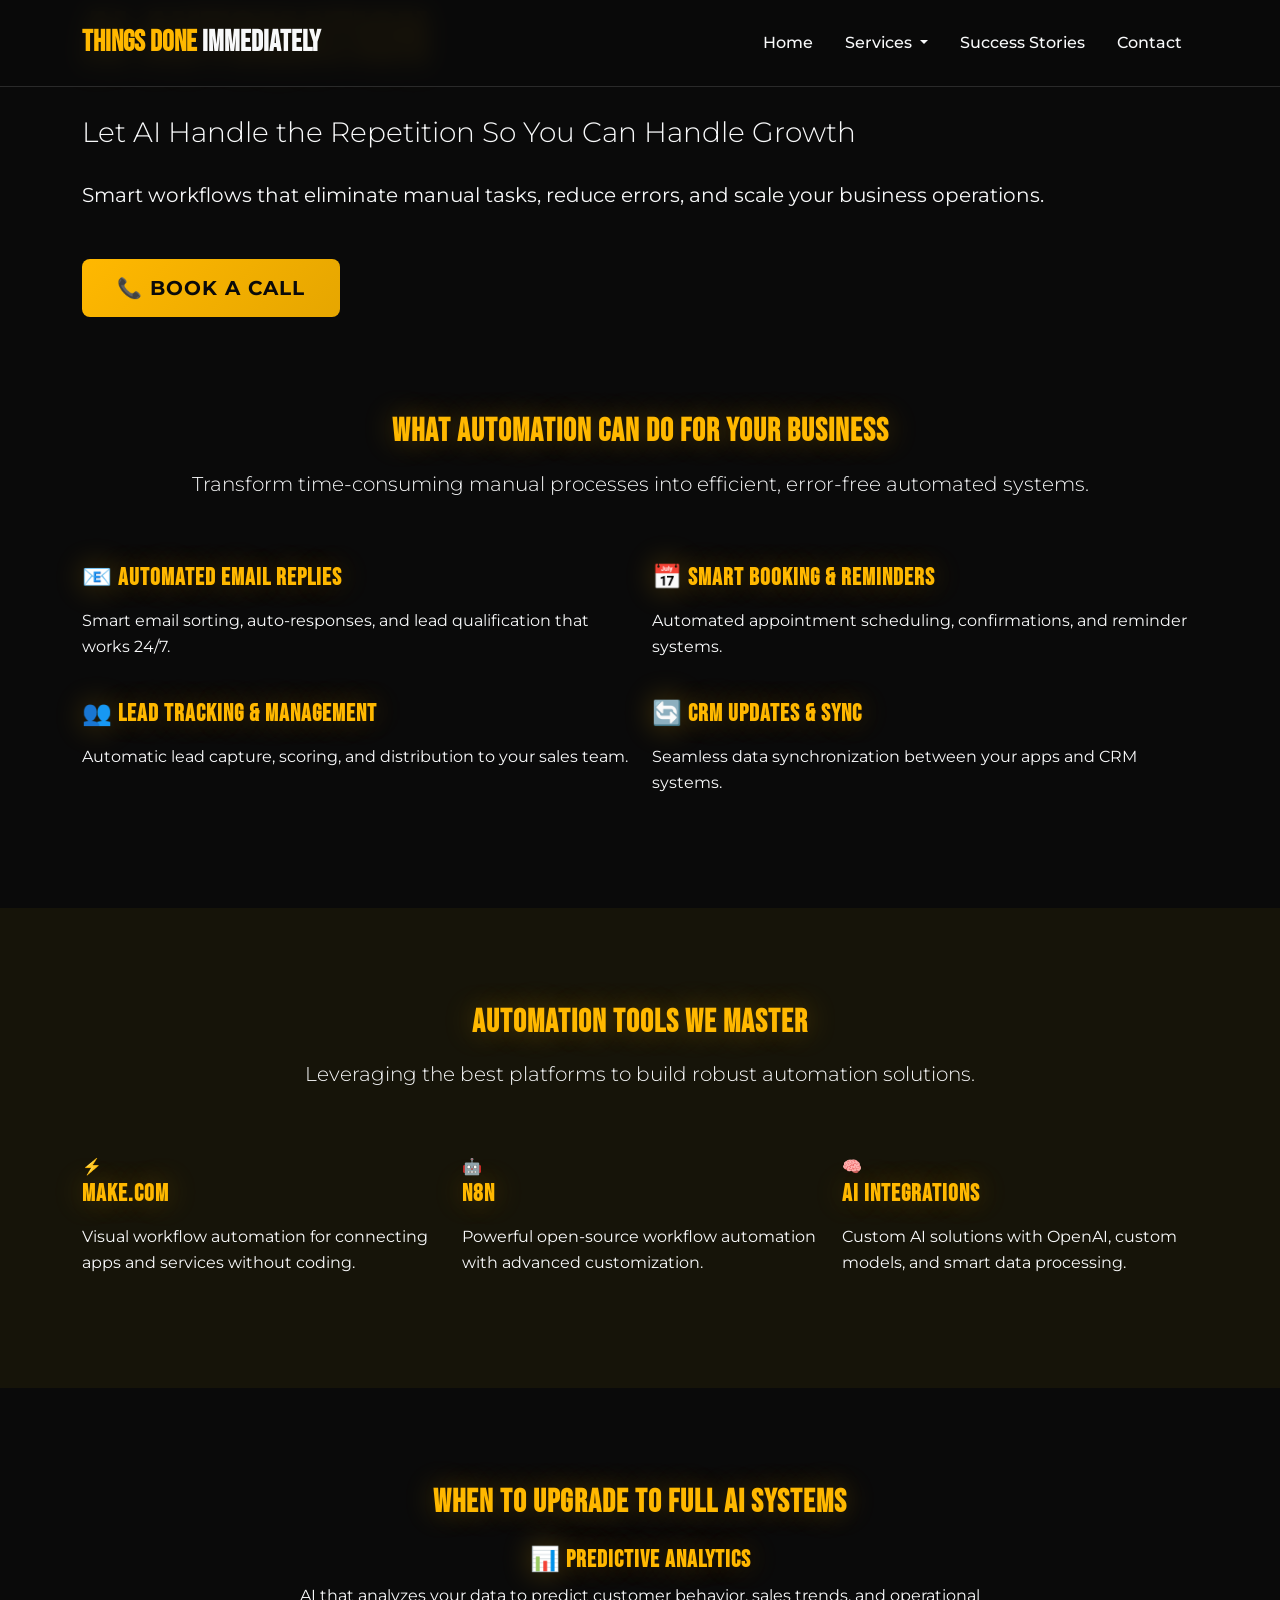
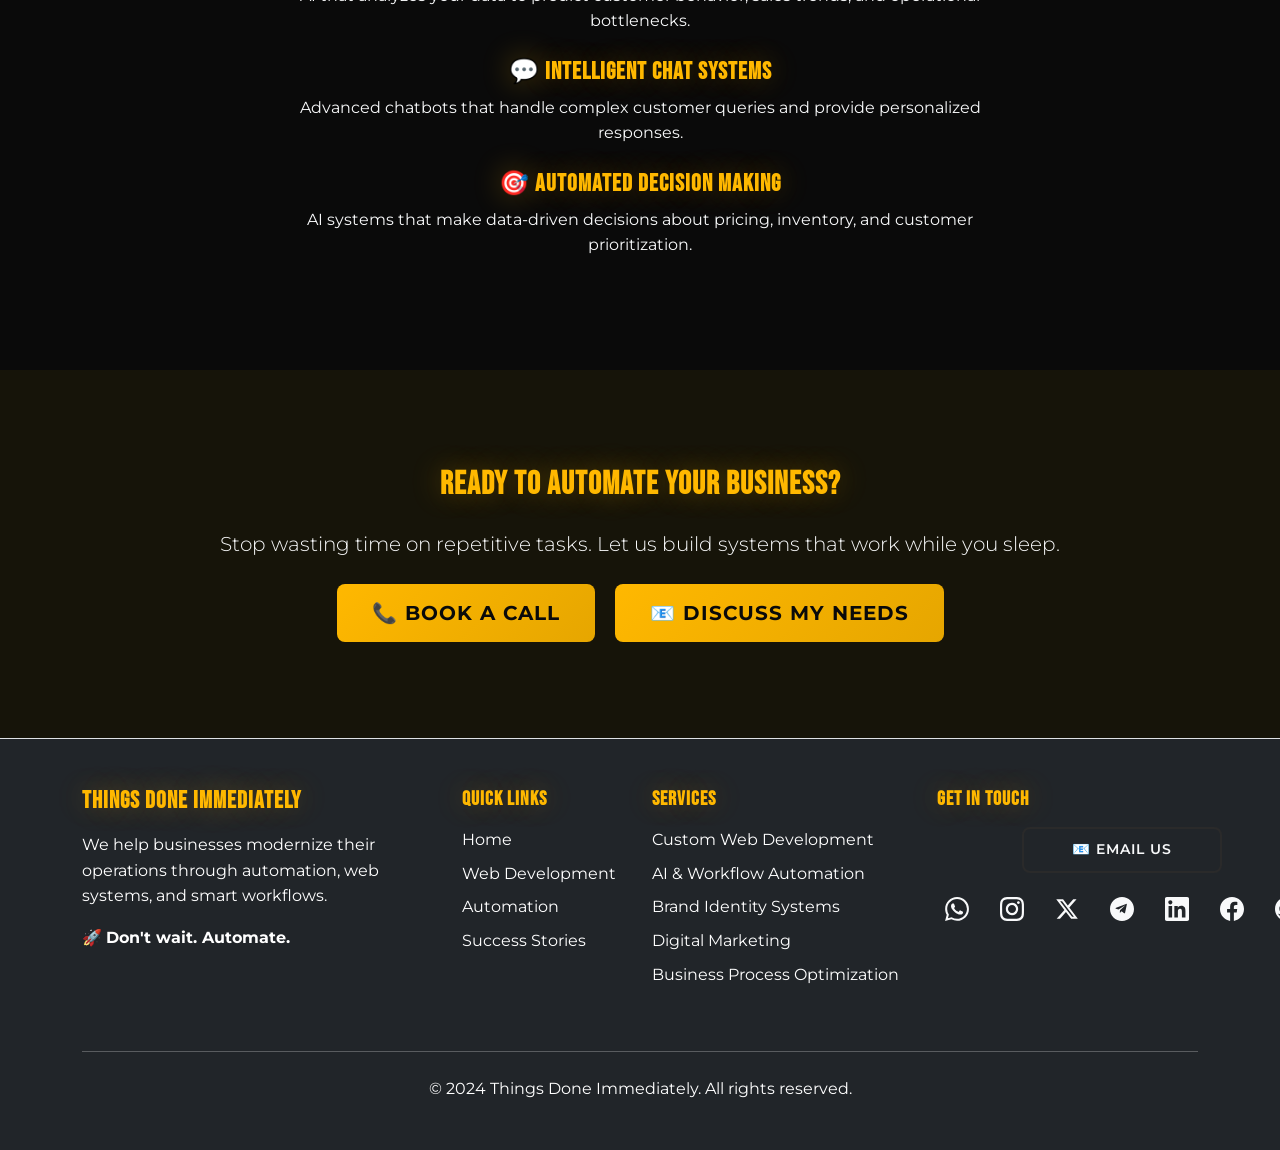
==== automation.html @ b3e2ac8c "Add automation.html for AI Automation webpage This file contains the HTML structure for the AI Autom" ====
<!DOCTYPE html>
<html lang="en">
<head>
    <meta charset="utf-8" />
    <meta name="viewport" content="width=device-width, initial-scale=1.0" />
    <title>AI Automation - Things Done Immediately</title>
    <link href="https://cdn.jsdelivr.net/npm/bootstrap@5.3.0/dist/css/bootstrap.min.css" rel="stylesheet">
    <link href="https://fonts.googleapis.com/css2?family=Montserrat:wght@400;600;700&family=Bebas+Neue&display=swap" rel="stylesheet">
    <link rel="stylesheet" href="css/site.css">
</head>
<body>
    <!-- Navigation -->
    <nav class="navbar navbar-expand-lg navbar-dark fixed-top">
        <div class="container">
            <a class="navbar-brand" href="index.html">
                <span class="brand-accent">Things Done</span> Immediately
            </a>
            
            <button class="navbar-toggler" type="button" data-bs-toggle="collapse" data-bs-target="#navbarNav">
                <span class="navbar-toggler-icon"></span>
            </button>
            
            <div class="collapse navbar-collapse" id="navbarNav">
                <ul class="navbar-nav ms-auto">
                    <li class="nav-item">
                        <a class="nav-link" href="index.html">Home</a>
                    </li>
                    <li class="nav-item dropdown">
                        <a class="nav-link dropdown-toggle" href="#" id="servicesDropdown" role="button" data-bs-toggle="dropdown">
                            Services
                        </a>
                        <ul class="dropdown-menu dropdown-menu-dark">
                            <li><a class="dropdown-item" href="web-development.html">Web Development</a></li>
                            <li><a class="dropdown-item" href="automation.html">AI Automation</a></li>
                            <li><a class="dropdown-item" href="branding.html">Brand & Marketing</a></li>
                        </ul>
                    </li>
                    <li class="nav-item">
                        <a class="nav-link" href="testimonials.html">Success Stories</a>
                    </li>
                    <li class="nav-item">
                        <a class="nav-link" href="contact.html">Contact</a>
                    </li>
                </ul>
            </div>
        </div>
    </nav>

    <!-- Hero Section -->
    <section class="automation-hero">
        <div class="container">
            <h1 class="display-1 gold-text mb-4">AI Automation</h1>
            <p class="lead fs-3 mb-4">Let AI Handle the Repetition So You Can Handle Growth</p>
            <p class="fs-5 mb-5">Smart workflows that eliminate manual tasks, reduce errors, and scale your business operations.</p>
            <a href="https://wa.me/27763621131?text=Hi! I'd like to book a call to discuss automation for my business" 
               class="btn btn-contact-primary btn-lg" target="_blank">
                📞 Book a Call
            </a>
        </div>
    </section>

    <!-- What Automation Can Do -->
    <section class="py-5">
        <div class="container py-5">
            <div class="row text-center mb-5">
                <div class="col-12">
                    <h2 class="gold-text mb-3">What Automation Can Do For Your Business</h2>
                    <p class="lead">Transform time-consuming manual processes into efficient, error-free automated systems.</p>
                </div>
            </div>
            
            <div class="row g-4">
                <div class="col-md-6">
                    <div class="use-case">
                        <h4 class="gold-text mb-3">📧 Automated Email Replies</h4>
                        <p>Smart email sorting, auto-responses, and lead qualification that works 24/7.</p>
                    </div>
                </div>
                <div class="col-md-6">
                    <div class="use-case">
                        <h4 class="gold-text mb-3">📅 Smart Booking & Reminders</h4>
                        <p>Automated appointment scheduling, confirmations, and reminder systems.</p>
                    </div>
                </div>
                <div class="col-md-6">
                    <div class="use-case">
                        <h4 class="gold-text mb-3">👥 Lead Tracking & Management</h4>
                        <p>Automatic lead capture, scoring, and distribution to your sales team.</p>
                    </div>
                </div>
                <div class="col-md-6">
                    <div class="use-case">
                        <h4 class="gold-text mb-3">🔄 CRM Updates & Sync</h4>
                        <p>Seamless data synchronization between your apps and CRM systems.</p>
                    </div>
                </div>
            </div>
        </div>
    </section>

    <!-- Tools We Use -->
    <section class="py-5" style="background: rgba(255,215,0,0.05);">
        <div class="container py-5">
            <div class="row text-center mb-5">
                <div class="col-12">
                    <h2 class="gold-text mb-3">Automation Tools We Master</h2>
                    <p class="lead">Leveraging the best platforms to build robust automation solutions.</p>
                </div>
            </div>
            
            <div class="row g-4">
                <div class="col-md-4">
                    <div class="tool-card">
                        <div class="tool-icon">⚡</div>
                        <h4 class="gold-text mb-3">Make.com</h4>
                        <p>Visual workflow automation for connecting apps and services without coding.</p>
                    </div>
                </div>
                <div class="col-md-4">
                    <div class="tool-card">
                        <div class="tool-icon">🤖</div>
                        <h4 class="gold-text mb-3">n8n</h4>
                        <p>Powerful open-source workflow automation with advanced customization.</p>
                    </div>
                </div>
                <div class="col-md-4">
                    <div class="tool-card">
                        <div class="tool-icon">🧠</div>
                        <h4 class="gold-text mb-3">AI Integrations</h4>
                        <p>Custom AI solutions with OpenAI, custom models, and smart data processing.</p>
                    </div>
                </div>
            </div>
        </div>
    </section>

    <!-- Advanced AI Systems -->
    <section class="py-5">
        <div class="container py-5">
            <div class="row">
                <div class="col-lg-8 mx-auto text-center">
                    <h2 class="gold-text mb-4">When to Upgrade to Full AI Systems</h2>
                    <div class="use-case mb-4">
                        <h4 class="gold-text">📊 Predictive Analytics</h4>
                        <p>AI that analyzes your data to predict customer behavior, sales trends, and operational bottlenecks.</p>
                    </div>
                    <div class="use-case mb-4">
                        <h4 class="gold-text">💬 Intelligent Chat Systems</h4>
                        <p>Advanced chatbots that handle complex customer queries and provide personalized responses.</p>
                    </div>
                    <div class="use-case">
                        <h4 class="gold-text">🎯 Automated Decision Making</h4>
                        <p>AI systems that make data-driven decisions about pricing, inventory, and customer prioritization.</p>
                    </div>
                </div>
            </div>
        </div>
    </section>

    <!-- Final CTA -->
    <section class="py-5 text-center" style="background: rgba(255,215,0,0.05);">
        <div class="container py-5">
            <h2 class="gold-text mb-4">Ready to Automate Your Business?</h2>
            <p class="lead mb-4">Stop wasting time on repetitive tasks. Let us build systems that work while you sleep.</p>
            <div class="service-cta-buttons">
                <a href="https://wa.me/27763621131?text=Hi! I'd like to book a call to discuss automation" 
                   class="btn btn-contact-primary btn-lg" target="_blank">
                    📞 Book a Call
                </a>
                <a href="mailto:goodenough245@gmail.com?subject=Automation Inquiry" 
                   class="btn btn-contact-primary btn-lg">
                    📧 Discuss My Needs
                </a>
            </div>
        </div>
    </section>

    <!-- Footer -->
    <footer class="bg-dark text-white py-5 border-top gold-border">
        <div class="container">
            <div class="row">
                <div class="col-lg-4 mb-4">
                    <h4 class="gold-text mb-3">Things Done Immediately</h4>
                    <p class="mb-3">We help businesses modernize their operations through automation, web systems, and smart workflows.</p>
                    <p class="motto">🚀 <strong>Don't wait. Automate.</strong></p>
                </div>
                
                <div class="col-lg-2 mb-4">
                    <h5 class="gold-text mb-3">Quick Links</h5>
                    <ul class="list-unstyled">
                        <li class="mb-2"><a href="index.html" class="text-white text-decoration-none">Home</a></li>
                        <li class="mb-2"><a href="web-development.html" class="text-white text-decoration-none">Web Development</a></li>
                        <li class="mb-2"><a href="automation.html" class="text-white text-decoration-none">Automation</a></li>
                        <li class="mb-2"><a href="testimonials.html" class="text-white text-decoration-none">Success Stories</a></li>
                    </ul>
                </div>
                
                <div class="col-lg-3 mb-4">
                    <h5 class="gold-text mb-3">Services</h5>
                    <ul class="list-unstyled">
                        <li class="mb-2">Custom Web Development</li>
                        <li class="mb-2">AI & Workflow Automation</li>
                        <li class="mb-2">Brand Identity Systems</li>
                        <li class="mb-2">Digital Marketing</li>
                        <li class="mb-2">Business Process Optimization</li>
                    </ul>
                </div>
                
                <div class="col-lg-3 mb-4">
                    <h5 class="gold-text mb-3">Get In Touch</h5>
                    <div class="d-grid gap-3">
                        <a href="mailto:goodenough245@gmail.com" class="btn btn-tdi-outline">
                            📧 Email Us
                        </a>
                        
                        <div class="d-flex justify-content-center gap-3">
                            <a href="https://wa.me/27763621131" class="social-icon" target="_blank" title="WhatsApp">
                                <svg width="24" height="24" viewBox="0 0 24 24" fill="currentColor"><path d="M17.472 14.382c-.297-.149-1.758-.867-2.03-.967-.273-.099-.471-.148-.67.15-.197.297-.767.966-.94 1.164-.173.199-.347.223-.644.075-.297-.15-1.255-.463-2.39-1.475-.883-.788-1.48-1.761-1.653-2.059-.173-.297-.018-.458.13-.606.134-.133.298-.347.446-.52.149-.174.198-.298.298-.497.099-.198.05-.371-.025-.52-.075-.149-.669-1.612-.916-2.207-.242-.579-.487-.5-.669-.51-.173-.008-.371-.01-.57-.01-.198 0-.52.074-.792.372-.272.297-1.04 1.016-1.04 2.479 0 1.462 1.065 2.875 1.213 3.074.149.198 2.096 3.2 5.077 4.487.709.306 1.262.489 1.694.625.712.227 1.36.195 1.871.118.571-.085 1.758-.719 2.006-1.413.248-.694.248-1.289.173-1.413-.074-.124-.272-.198-.57-.347m-5.421 7.403h-.004a9.87 9.87 0 01-5.031-1.378l-.361-.214-3.741.982.998-3.648-.235-.374a9.86 9.86 0 01-1.51-5.26c.001-5.45 4.436-9.884 9.888-9.884 2.64 0 5.122 1.03 6.988 2.898a9.825 9.825 0 012.893 6.994c-.003 5.45-4.437 9.884-9.885 9.884m8.413-18.297A11.815 11.815 0 0012.05 0C5.495 0 .16 5.335.157 11.892c0 2.096.547 4.142 1.588 5.945L.057 24l6.305-1.654a11.882 11.882 0 005.683 1.448h.005c6.554 0 11.89-5.335 11.893-11.893c0-3.189-1.248-6.189-3.515-8.444"/></svg>
                            </a>
                            <a href="https://www.instagram.com/not_thegamer_in/" class="social-icon" target="_blank" title="Instagram">
                                <svg width="24" height="24" viewBox="0 0 24 24" fill="currentColor"><path d="M12 2.163c3.204 0 3.584.012 4.85.07 3.252.148 4.771 1.691 4.919 4.919.058 1.265.069 1.645.069 4.849 0 3.205-.012 3.584-.069 4.849-.149 3.225-1.664 4.771-4.919 4.919-1.266.058-1.644.07-4.85.07-3.204 0-3.584-.012-4.849-.07-3.26-.149-4.771-1.699-4.919-4.92-.058-1.265-.07-1.644-.07-4.849 0-3.204.013-3.583.07-4.849.149-3.227 1.664-4.771 4.919-4.919 1.266-.057 1.645-.069 4.849-.069zm0-2.163c-3.259 0-3.667.014-4.947.072-4.358.2-6.78 2.618-6.98 6.98-.059 1.281-.073 1.689-.073 4.948 0 3.259.014 3.668.072 4.948.2 4.358 2.618 6.78 6.98 6.98 1.281.058 1.689.072 4.948.072 3.259 0 3.668-.014 4.948-.072 4.354-.2 6.782-2.618 6.979-6.98.059-1.28.073-1.689.073-4.948 0-3.259-.014-3.667-.072-4.947-.196-4.354-2.617-6.78-6.979-6.98-1.281-.059-1.69-.073-4.949-.073zm0 5.838c-3.403 0-6.162 2.759-6.162 6.162s2.759 6.163 6.162 6.163 6.162-2.759 6.162-6.163c0-3.403-2.759-6.162-6.162-6.162zm0 10.162c-2.209 0-4-1.79-4-4 0-2.209 1.791-4 4-4s4 1.791 4 4c0 2.21-1.791 4-4 4zm6.406-11.845c-.796 0-1.441.645-1.441 1.44s.645 1.44 1.441 1.44c.795 0 1.439-.645 1.439-1.44s-.644-1.44-1.439-1.44z"/></svg>
                            </a>
                            <a href="https://x.com/not_thegamer_in" class="social-icon" target="_blank" title="X/Twitter">
                                <svg width="24" height="24" viewBox="0 0 24 24" fill="currentColor"><path d="M18.244 2.25h3.308l-7.227 8.26 8.502 11.24H16.17l-5.214-6.817L4.99 21.75H1.68l7.73-8.835L1.254 2.25H8.08l4.713 6.231zm-1.161 17.52h1.833L7.084 4.126H5.117z"/></svg>
                            </a>
                            <a href="https://t.me/Thegamer_in" class="social-icon" target="_blank" title="Telegram">
                                <svg width="24" height="24" viewBox="0 0 24 24" fill="currentColor"><path d="M12 0C5.373 0 0 5.373 0 12s5.373 12 12 12 12-5.373 12-12S18.627 0 12 0zm4.894 7.291l-1.803 8.479c-.125.586-.463.73-.935.456l-2.589-1.908-1.247 1.201c-.138.138-.252.252-.516.252l.184-2.615 4.808-4.371c.21-.188-.045-.292-.325-.104l-5.946 3.758-2.557-.799c-.626-.196-.637-.626.132-.924l9.923-3.827c.521-.188.98.125.81.924z"/></svg>
                            </a>
                            <a href="https://www.linkedin.com/company/thingsdoneimmediately/about/?viewAsMember=true" class="social-icon" target="_blank" title="LinkedIn">
                                <svg width="24" height="24" viewBox="0 0 24 24" fill="currentColor"><path d="M20.447 20.452h-3.554v-5.569c0-1.328-.027-3.037-1.852-3.037-1.853 0-2.136 1.445-2.136 2.939v5.667H9.351V9h3.414v1.561h.046c.477-.9 1.637-1.85 3.37-1.85 3.601 0 4.267 2.37 4.267 5.455v6.286zM5.337 7.433c-1.144 0-2.063-.926-2.063-2.065 0-1.138.92-2.063 2.063-2.063 1.14 0 2.064.925 2.064 2.063 0 1.139-.925 2.065-2.064 2.065zm1.782 13.019H3.555V9h3.564v11.452zM22.225 0H1.771C.792 0 0 .774 0 1.729v20.542C0 23.227.792 24 1.771 24h20.451C23.2 24 24 23.227 24 22.271V1.729C24 .774 23.2 0 22.222 0h.003z"/></svg>
                            </a>
                            <a href="https://www.facebook.com/ThingsDoneImmediately/" class="social-icon" target="_blank" title="Facebook">
                                <svg width="24" height="24" viewBox="0 0 24 24" fill="currentColor"><path d="M24 12.073c0-6.627-5.373-12-12-12s-12 5.373-12 12c0 5.99 4.388 10.954 10.125 11.854v-8.385H7.078v-3.47h3.047V9.43c0-3.007 1.792-4.669 4.533-4.669 1.312 0 2.686.235 2.686.235v2.953H15.83c-1.491 0-1.956.925-1.956 1.874v2.25h3.328l-.532 3.47h-2.796v8.385C19.612 23.027 24 18.062 24 12.073z"/></svg>
                            </a>
                            <a href="https://github.com/Thegamer-sudo" class="social-icon" target="_blank" title="GitHub">
                                <svg width="24" height="24" viewBox="0 0 24 24" fill="currentColor"><path d="M12 0c-6.626 0-12 5.373-12 12 0 5.302 3.438 9.8 8.207 11.387.599.111.793-.261.793-.577v-2.234c-3.338.726-4.033-1.416-4.033-1.416-.546-1.387-1.333-1.756-1.333-1.756-1.089-.745.083-.729.083-.729 1.205.084 1.839 1.237 1.839 1.237 1.07 1.834 2.807 1.304 3.492.997.107-.775.418-1.305.762-1.604-2.665-.305-5.467-1.334-5.467-5.931 0-1.311.469-2.381 1.236-3.221-.124-.303-.535-1.524.117-3.176 0 0 1.008-.322 3.301 1.23.957-.266 1.983-.399 3.003-.404 1.02.005 2.047.138 3.006.404 2.291-1.552 3.297-1.23 3.297-1.23.653 1.653.242 2.874.118 3.176.77.84 1.235 1.911 1.235 3.221 0 4.609-2.807 5.624-5.479 5.921.43.372.823 1.102.823 2.222v3.293c0 .319.192.694.801.576 4.765-1.589 8.199-6.086 8.199-11.386 0-6.627-5.373-12-12-12z"/></svg>
                            </a>
                        </div>
                    </div>
                </div>
            </div>
            
            <hr class="my-4 gold-border">
            
            <div class="row align-items-center">
                <div class="col-md-12 text-center">
                    <p class="mb-0">&copy; 2024 Things Done Immediately. All rights reserved.</p>
                </div>
            </div>
        </div>
    </footer>

    <script src="https://cdn.jsdelivr.net/npm/bootstrap@5.3.0/dist/js/bootstrap.bundle.min.js"></script>
    <script src="js/site.js"></script>
</body>
</html>
---- css/site.css ----
:root {
    /* NEW SOPHISTICATED COLOR PALETTE */
    --tdi-dark: #0A0A0A;          /* Rich dark instead of pure black */
    --tdi-darker: #1A1A1A;        /* Dark backgrounds */
    --tdi-light: #F8F9FA;         /* Clean white */
    --tdi-accent: #FFB800;        /* Muted gold - sophisticated */
    --tdi-accent-dark: #E6A600;   /* Darker gold for hover */
    --tdi-accent-glow: rgba(255, 184, 0, 0.3); /* Subtle glow */
    --tdi-gray: #2A2A2A;          /* Elegant gray */
}

* {
    margin: 0;
    padding: 0;
    box-sizing: border-box;
}

body {
    font-family: 'Montserrat', sans-serif;
    background-color: var(--tdi-dark);
    color: var(--tdi-light);
    line-height: 1.6;
}

/* Typography */
h1, h2, h3, h4, h5, h6 {
    font-family: 'Bebas Neue', sans-serif;
    font-weight: 700;
    letter-spacing: 1px;
}

.display-1 {
    font-size: 4.5rem;
    font-weight: 700;
}

/* Premium Navigation */
.navbar {
    background: rgba(10, 10, 10, 0.95) !important;
    backdrop-filter: blur(10px);
    border-bottom: 1px solid var(--tdi-gray);
    padding: 15px 0;
    transition: all 0.3s ease;
}

.navbar-brand {
    font-family: 'Bebas Neue', sans-serif;
    font-size: 1.8rem;
    color: var(--tdi-light) !important;
    font-weight: 700;
}

.brand-accent {
    color: var(--tdi-accent);
}

/* Regular nav links get underline effect */
.nav-link:not(.dropdown-toggle) {
    color: var(--tdi-light) !important;
    font-weight: 500;
    margin: 0 8px;
    transition: all 0.3s ease;
    position: relative;
}

.nav-link:not(.dropdown-toggle)::after {
    content: '';
    position: absolute;
    bottom: -5px;
    left: 0;
    width: 0;
    height: 2px;
    background: var(--tdi-accent);
    transition: width 0.3s ease;
}

.nav-link:not(.dropdown-toggle):hover::after,
.nav-link:not(.dropdown-toggle).active::after {
    width: 100%;
}

.nav-link:not(.dropdown-toggle):hover {
    color: var(--tdi-accent) !important;
}

/* Dropdown toggle gets different styling (no underline) */
.nav-link.dropdown-toggle {
    color: var(--tdi-light) !important;
    font-weight: 500;
    margin: 0 8px;
    transition: all 0.3s ease;
}

.nav-link.dropdown-toggle:hover {
    color: var(--tdi-accent) !important;
}

/* Dropdown Enhancement */
.dropdown-menu-dark {
    background: var(--tdi-darker);
    border: 1px solid var(--tdi-gray);
    border-radius: 8px;
}

.dropdown-item {
    color: var(--tdi-light);
    transition: all 0.3s ease;
}

.dropdown-item:hover {
    background: var(--tdi-accent);
    color: var(--tdi-dark);
}

/* Updated Hero Section Spacing */
.hero-section {
    background: linear-gradient(135deg, var(--tdi-dark) 0%, var(--tdi-darker) 100%);
    min-height: 100vh;
    display: flex;
    align-items: center;
    padding-top: 80px; /* Fixed header spacing */
    position: relative;
    overflow: hidden;
}

/* Sophisticated Gold Text */
.gold-text {
    color: var(--tdi-accent);
    text-shadow: 0 0 30px var(--tdi-accent-glow);
}

/* Updated Buttons - All Outline Style */
.btn-tdi-outline {
    background: transparent;
    color: var(--tdi-light);
    border: 2px solid var(--tdi-gray);
    font-weight: 600;
    padding: 14px 35px;
    border-radius: 8px;
    text-transform: uppercase;
    letter-spacing: 1px;
    transition: all 0.3s ease;
    position: relative;
    overflow: hidden;
}

.btn-tdi-outline::before {
    content: '';
    position: absolute;
    top: 0;
    left: -100%;
    width: 100%;
    height: 100%;
    background: linear-gradient(90deg, transparent, rgba(255,184,0,0.1), transparent);
    transition: left 0.5s;
}

.btn-tdi-outline:hover::before {
    left: 100%;
}

.btn-tdi-outline:hover {
    border-color: var(--tdi-accent);
    color: var(--tdi-accent);
    background: rgba(255, 184, 0, 0.05);
    transform: translateY(-2px);
    box-shadow: 0 5px 15px var(--tdi-accent-glow);
}

/* Solid Primary Button - NOT FADED */
.btn-contact-primary {
    background: linear-gradient(135deg, var(--tdi-accent) 0%, var(--tdi-accent-dark) 100%);
    color: var(--tdi-dark);
    border: none;
    font-weight: 700;
    padding: 14px 35px;
    border-radius: 8px;
    text-transform: uppercase;
    letter-spacing: 1px;
    transition: all 0.3s ease;
    position: relative;
    overflow: hidden;
}

.btn-contact-primary::before {
    content: '';
    position: absolute;
    top: 0;
    left: -100%;
    width: 100%;
    height: 100%;
    background: linear-gradient(90deg, transparent, rgba(255,255,255,0.3), transparent);
    transition: left 0.5s;
}

.btn-contact-primary:hover::before {
    left: 100%;
}

.btn-contact-primary:hover {
    transform: translateY(-2px);
    box-shadow: 0 10px 25px var(--tdi-accent-glow);
}

/* Premium Visual Elements */
.premium-visual {
    display: flex;
    justify-content: center;
    align-items: center;
    height: 100%;
    position: relative;
}

.floating-card {
    background: rgba(42, 42, 42, 0.6);
    border: 1px solid var(--tdi-gray);
    border-radius: 20px;
    padding: 40px 30px;
    backdrop-filter: blur(10px);
    position: relative;
    animation: float-smooth 6s ease-in-out infinite;
}

.card-glow {
    position: absolute;
    top: -2px;
    left: -2px;
    right: -2px;
    bottom: -2px;
    background: linear-gradient(45deg, transparent, var(--tdi-accent-glow), transparent);
    border-radius: 22px;
    z-index: -1;
    opacity: 0.5;
}

.visual-item {
    display: flex;
    align-items: center;
    margin: 20px 0;
    padding: 15px 20px;
    background: rgba(255, 184, 0, 0.1);
    border-radius: 12px;
    border-left: 4px solid var(--tdi-accent);
}

.visual-icon {
    font-size: 1.5rem;
    margin-right: 15px;
}

.visual-text {
    font-weight: 600;
    color: var(--tdi-light);
}

@keyframes float-smooth {
    0%, 100% { transform: translateY(0px) rotate(0deg); }
    50% { transform: translateY(-15px) rotate(1deg); }
}

/* Scrolling Strip */
.scrolling-strip {
    background: var(--tdi-accent);
    color: var(--tdi-dark);
    padding: 15px 0;
    overflow: hidden;
    position: relative;
}

.scrolling-content {
    display: inline-block;
    white-space: nowrap;
    animation: scroll 20s linear infinite;
}

.scrolling-content span {
    margin: 0 40px;
    font-weight: 700;
    font-size: 1.2rem;
}

@keyframes scroll {
    0% { transform: translateX(100%); }
    100% { transform: translateX(-100%); }
}

/* Service Cards */
.service-card {
    background: rgba(255,255,255,0.05);
    border: 1px solid var(--tdi-gray);
    padding: 40px 30px;
    height: 100%;
    transition: all 0.3s ease;
    border-radius: 12px;
}

.service-card:hover {
    transform: translateY(-10px);
    border-color: var(--tdi-accent);
    box-shadow: 0 10px 30px var(--tdi-accent-glow);
}

/* Fixed Button Spacing */
.homepage-buttons {
    display: flex;
    gap: 15px;
    flex-wrap: wrap;
}

.homepage-buttons .btn {
    min-width: 200px;
    flex: 1;
    text-align: center;
    padding: 14px 25px;
}

/* Service Page Button Spacing */
.service-cta-buttons {
    display: flex;
    gap: 20px;
    justify-content: center;
    flex-wrap: wrap;
}

.service-cta-buttons .btn {
    min-width: 200px;
    text-align: center;
}

/* Contact Page Styles */
.contact-methods {
    display: grid;
    grid-template-columns: repeat(auto-fit, minmax(300px, 1fr));
    gap: 30px;
    margin: 50px 0;
}

.contact-card {
    background: rgba(255,255,255,0.05);
    border: 1px solid var(--tdi-gray);
    border-radius: 15px;
    padding: 40px 30px;
    text-align: center;
    transition: all 0.3s ease;
    height: 100%;
}

.contact-card:hover {
    border-color: var(--tdi-accent);
    transform: translateY(-5px);
    box-shadow: 0 10px 30px var(--tdi-accent-glow);
}

.contact-icon {
    font-size: 3rem;
    margin-bottom: 20px;
}

.contact-form {
    background: rgba(255,255,255,0.05);
    border: 1px solid var(--tdi-gray);
    border-radius: 15px;
    padding: 50px;
}

.form-control {
    background: rgba(255,255,255,0.1);
    border: 1px solid var(--tdi-gray);
    color: var(--tdi-light);
    border-radius: 8px;
    padding: 12px 15px;
    margin-bottom: 20px;
    transition: all 0.3s ease;
}

.form-control:focus {
    background: rgba(255,255,255,0.15);
    border-color: var(--tdi-accent);
    color: var(--tdi-light);
    box-shadow: 0 0 0 0.2rem rgba(255,184,0,0.25);
}

.form-control::placeholder {
    color: rgba(255,255,255,0.6);
}

.form-label {
    color: var(--tdi-light);
    font-weight: 600;
    margin-bottom: 8px;
}

.response-time {
    background: rgba(255,184,0,0.1);
    border: 1px solid var(--tdi-accent);
    border-radius: 10px;
    padding: 20px;
    text-align: center;
    margin: 30px 0;
}

.guarantee-badge {
    background: var(--tdi-accent);
    color: var(--tdi-dark);
    padding: 10px 20px;
    border-radius: 25px;
    font-weight: 700;
    display: inline-block;
    margin: 10px 0;
}

/* Social Media Icons */
.social-icon {
    color: var(--tdi-light);
    transition: all 0.3s ease;
    padding: 8px;
    border-radius: 8px;
    display: flex;
    align-items: center;
    justify-content: center;
}

.social-icon:hover {
    color: var(--tdi-accent);
    transform: translateY(-2px);
    background: rgba(255, 184, 0, 0.1);
}

.social-icon svg {
    width: 24px;
    height: 24px;
}

/* Fix footer email button */
footer .btn-tdi-outline {
    padding: 10px 20px;
    font-size: 0.9rem;
    width: 100%;
    max-width: 200px;
    margin: 0 auto;
}

/* Fix social icons spacing */
footer .d-flex.gap-3 {
    gap: 15px !important;
}

/* Silk Smooth Loading Animation */
.loading-screen {
    position: fixed;
    top: 0;
    left: 0;
    width: 100%;
    height: 100%;
    background: linear-gradient(135deg, #0A0A0A 0%, #1A1A1A 50%, #0A0A0A 100%);
    display: flex;
    align-items: center;
    justify-content: center;
    z-index: 9999;
    opacity: 1;
    transition: opacity 1s ease-in-out;
    overflow: hidden;
}

.loading-screen::before {
    content: '';
    position: absolute;
    top: 0;
    left: -100%;
    width: 100%;
    height: 100%;
    background: linear-gradient(
        90deg,
        transparent,
        rgba(255, 255, 255, 0.1),
        rgba(255, 255, 255, 0.05),
        transparent
    );
    animation: silkFlow 3s ease-in-out infinite;
}

.loading-screen.fade-out {
    opacity: 0;
    pointer-events: none;
}

.loading-content {
    text-align: center;
    position: relative;
    z-index: 2;
}

.loading-text {
    font-family: 'Bebas Neue', sans-serif;
    font-size: 4.5rem;
    font-weight: 700;
    color: var(--tdi-accent);
    text-transform: uppercase;
    letter-spacing: 4px;
    animation: elegantPulse 3s ease-in-out infinite;
    text-shadow: 
        0 0 20px var(--tdi-accent-glow),
        0 0 40px rgba(255, 184, 0, 0.3);
    position: relative;
}

.loading-text::after {
    content: '';
    position: absolute;
    bottom: -10px;
    left: 0;
    width: 100%;
    height: 2px;
    background: linear-gradient(90deg, transparent, var(--tdi-accent), transparent);
    animation: shimmer 3s ease-in-out infinite;
}

@keyframes silkFlow {
    0% {
        left: -100%;
        opacity: 0;
    }
    50% {
        opacity: 0.3;
    }
    100% {
        left: 100%;
        opacity: 0;
    }
}

@keyframes elegantPulse {
    0% {
        transform: scale(1);
        opacity: 0.9;
        text-shadow: 
            0 0 20px var(--tdi-accent-glow),
            0 0 40px rgba(255, 184, 0, 0.3);
    }
    25% {
        transform: scale(1.03);
        opacity: 1;
        text-shadow: 
            0 0 30px var(--tdi-accent-glow),
            0 0 60px rgba(255, 184, 0, 0.4);
    }
    50% {
        transform: scale(1);
        opacity: 0.9;
        text-shadow: 
            0 0 20px var(--tdi-accent-glow),
            0 0 40px rgba(255, 184, 0, 0.3);
    }
    75% {
        transform: scale(1.02);
        opacity: 0.95;
        text-shadow: 
            0 0 25px var(--tdi-accent-glow),
            0 0 50px rgba(255, 184, 0, 0.35);
    }
    100% {
        transform: scale(1);
        opacity: 0.9;
        text-shadow: 
            0 0 20px var(--tdi-accent-glow),
            0 0 40px rgba(255, 184, 0, 0.3);
    }
}

@keyframes shimmer {
    0% {
        opacity: 0;
        transform: scaleX(0);
    }
    50% {
        opacity: 1;
        transform: scaleX(1);
    }
    100% {
        opacity: 0;
        transform: scaleX(0);
    }
}

/* Additional silk particles */
.loading-screen::after {
    content: '';
    position: absolute;
    top: 0;
    left: 0;
    width: 100%;
    height: 100%;
    background: 
        radial-gradient(circle at 20% 30%, rgba(255, 255, 255, 0.03) 0%, transparent 50%),
        radial-gradient(circle at 80% 70%, rgba(255, 255, 255, 0.02) 0%, transparent 50%),
        radial-gradient(circle at 40% 80%, rgba(255, 255, 255, 0.01) 0%, transparent 50%);
    animation: particleFloat 4s ease-in-out infinite;
}

@keyframes particleFloat {
    0%, 100% {
        transform: translateY(0px);
    }
    50% {
        transform: translateY(-10px);
    }
}

/* Mobile responsive */
@media (max-width: 768px) {
    .display-1 {
        font-size: 3rem;
    }
    
    .hero-section {
        min-height: 80vh;
        text-align: center;
        padding-top: 100px;
    }
    
    .premium-visual {
        margin-top: 50px;
    }
    
    .contact-form {
        padding: 30px 20px;
    }
    
    .contact-methods {
        grid-template-columns: 1fr;
    }
    
    .btn-tdi-outline {
        padding: 12px 25px;
        font-size: 0.9rem;
    }
    
    .homepage-buttons {
        flex-direction: column;
        gap: 12px;
    }
    
    .homepage-buttons .btn {
        min-width: 100%;
        width: 100%;
        max-width: 300px;
        margin: 0 auto;
    }
    
    .service-cta-buttons {
        flex-direction: column;
        align-items: center;
        gap: 15px;
    }
    
    .service-cta-buttons .btn {
        min-width: 250px;
        width: 100%;
        max-width: 300px;
    }
    
    .loading-text {
        font-size: 2.8rem;
        letter-spacing: 3px;
    }
}

@media (max-width: 480px) {
    .loading-text {
        font-size: 2.2rem;
        letter-spacing: 2px;
    }
}
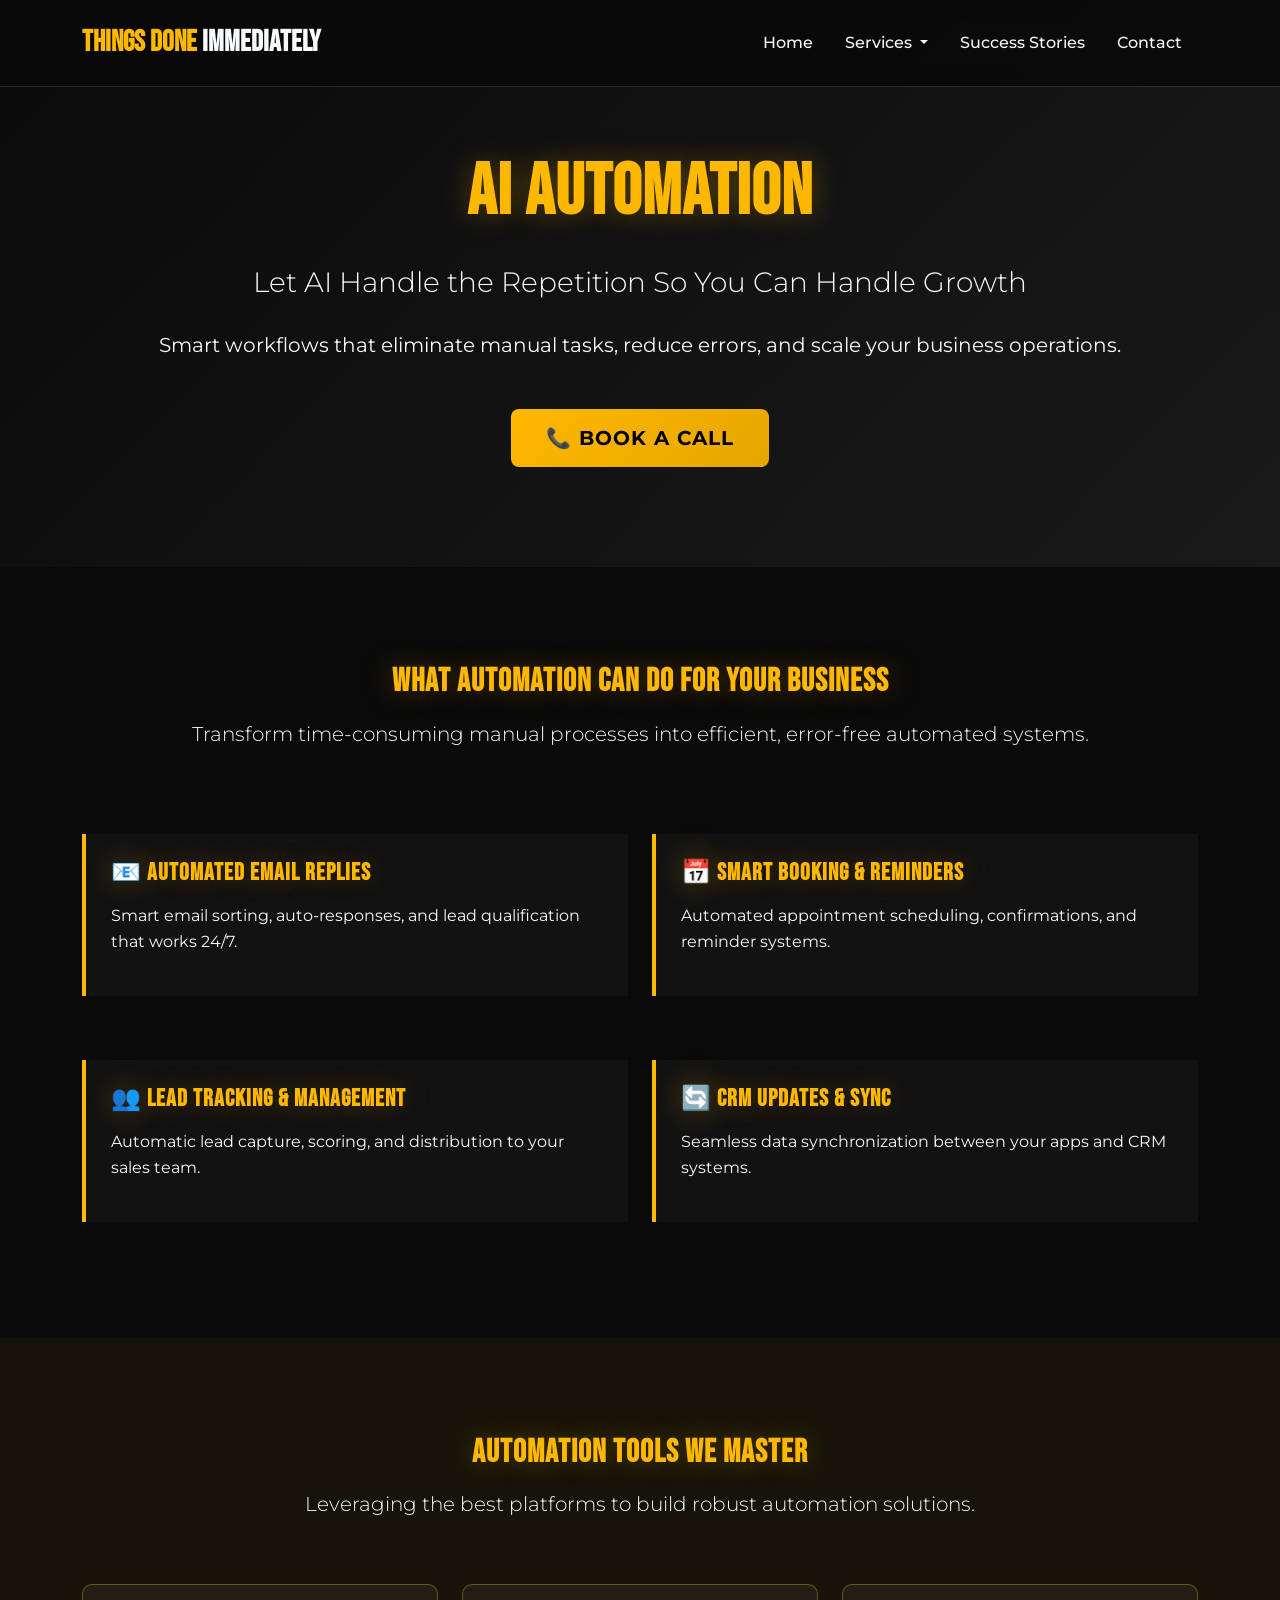
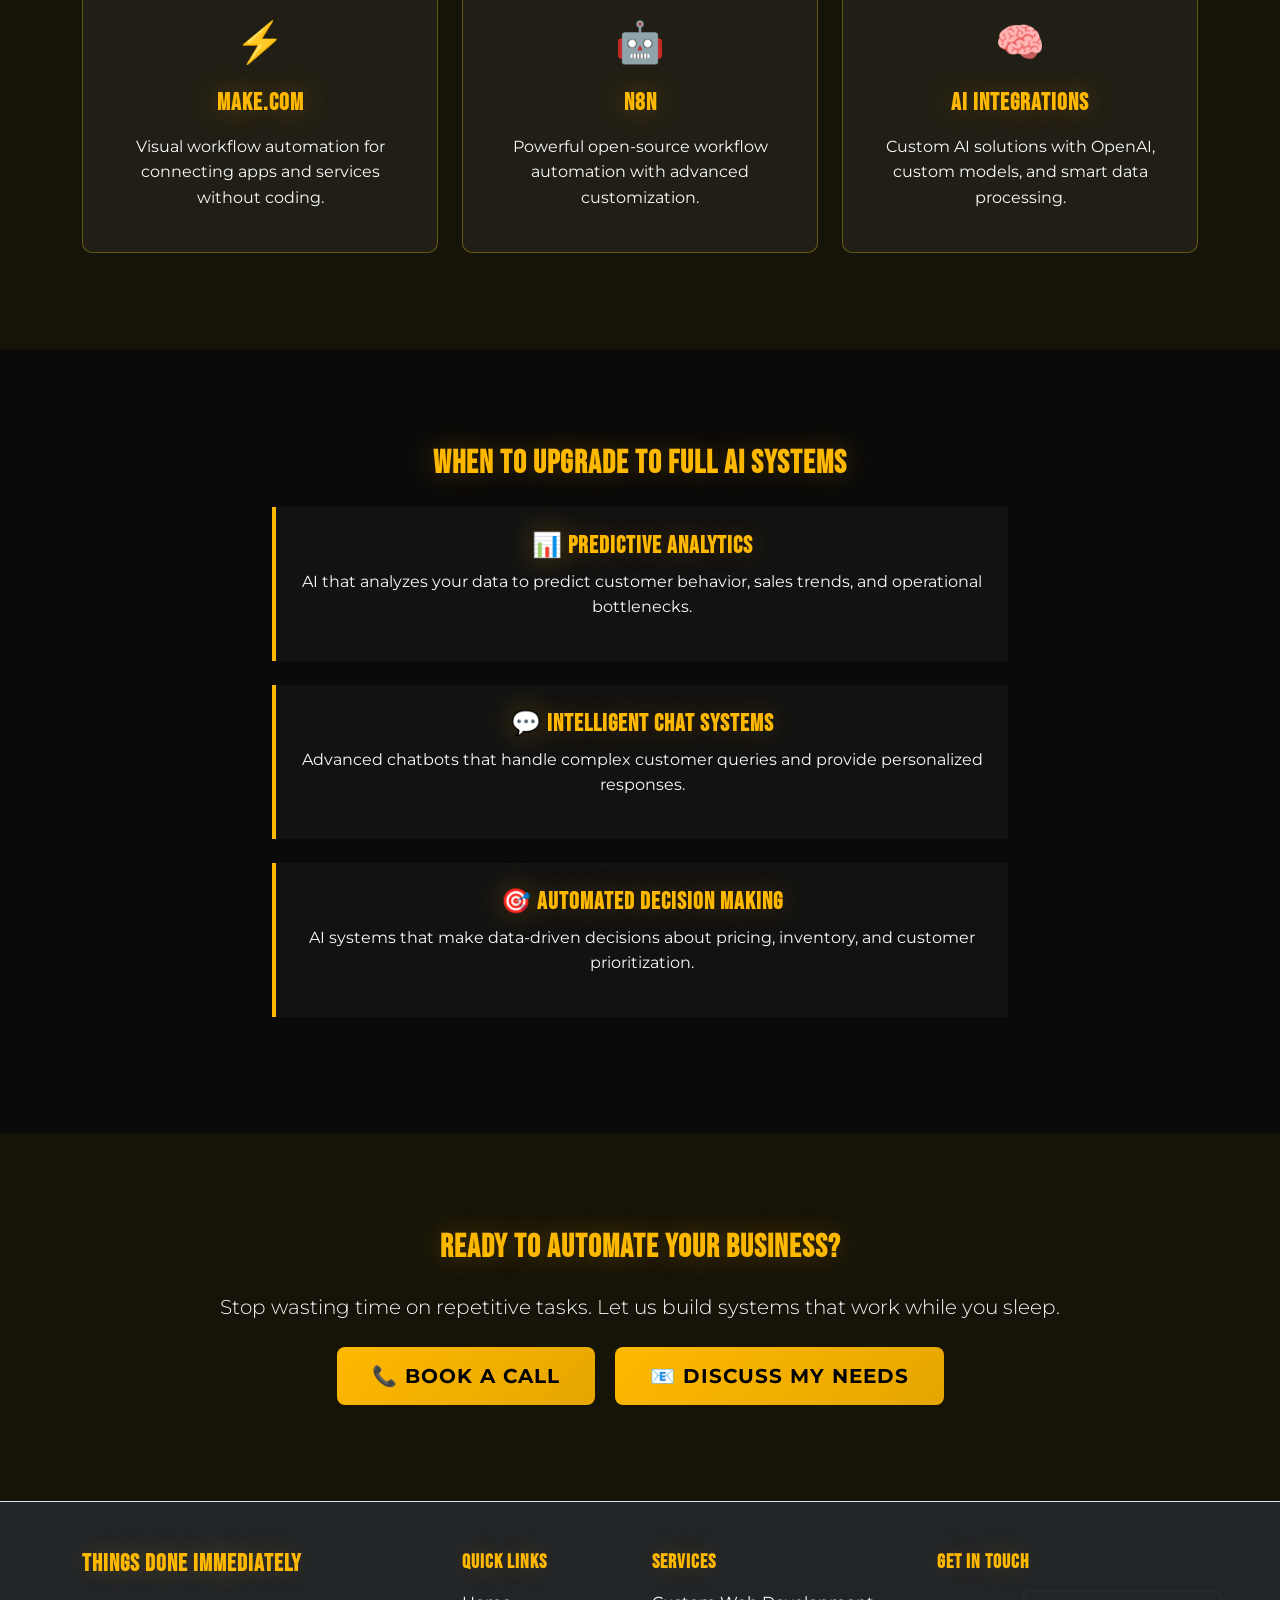
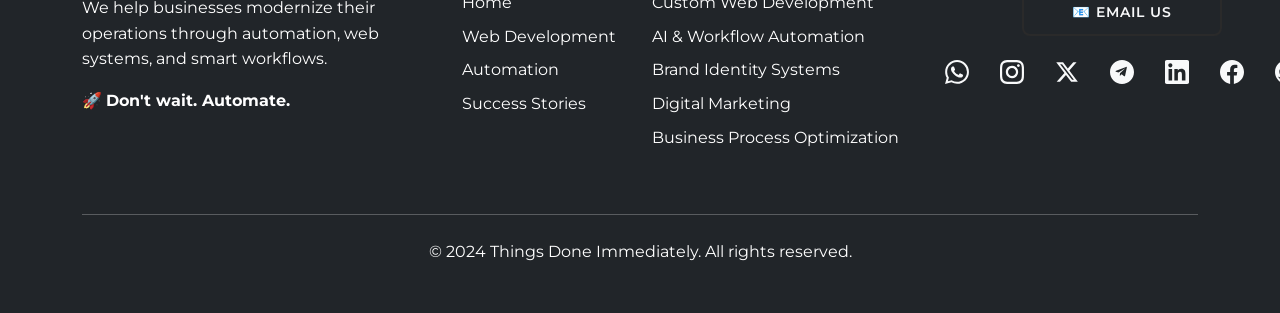
==== commit a7b5ce87: "Enhance automation.html with new styles and layout Added styles for automation features and improved" ====
--- a/automation.html
+++ b/automation.html
@@ -7,6 +7,97 @@
     <link href="https://cdn.jsdelivr.net/npm/bootstrap@5.3.0/dist/css/bootstrap.min.css" rel="stylesheet">
     <link href="https://fonts.googleapis.com/css2?family=Montserrat:wght@400;600;700&family=Bebas+Neue&display=swap" rel="stylesheet">
     <link rel="stylesheet" href="css/site.css">
+    <style>
+        .automation-hero {
+            background: linear-gradient(135deg, #0a0a0a 0%, #1a1a1a 100%);
+            padding: 150px 0 100px;
+            text-align: center;
+        }
+
+        .flow-diagram {
+            background: rgba(255,215,0,0.05);
+            border: 2px solid #ffb800;
+            padding: 40px;
+            border-radius: 10px;
+            margin: 40px 0;
+        }
+
+        .flow-step {
+            display: flex;
+            align-items: center;
+            margin: 20px 0;
+            padding: 20px;
+            background: rgba(255,255,255,0.05);
+            border-radius: 8px;
+        }
+
+        .flow-arrow {
+            color: #ffb800;
+            font-size: 2rem;
+            margin: 0 20px;
+        }
+
+        .tool-card {
+            background: rgba(255,255,255,0.05);
+            border: 1px solid rgba(255,215,0,0.3);
+            border-radius: 10px;
+            padding: 25px;
+            text-align: center;
+            height: 100%;
+            transition: all 0.3s ease;
+        }
+
+        .tool-card:hover {
+            border-color: #ffb800;
+            transform: translateY(-5px);
+        }
+
+        .tool-icon {
+            font-size: 2.5rem;
+            margin-bottom: 15px;
+        }
+
+        .use-case {
+            background: rgba(255,255,255,0.03);
+            border-left: 4px solid #ffb800;
+            padding: 25px;
+            margin: 20px 0;
+        }
+
+        .btn-contact-primary {
+            background: linear-gradient(135deg, #ffb800 0%, #e6a600 100%);
+            color: #000;
+            border: none;
+            font-weight: 700;
+            padding: 14px 35px;
+            border-radius: 8px;
+            text-transform: uppercase;
+            letter-spacing: 1px;
+            transition: all 0.3s ease;
+            position: relative;
+            overflow: hidden;
+        }
+
+        .btn-contact-primary::before {
+            content: '';
+            position: absolute;
+            top: 0;
+            left: -100%;
+            width: 100%;
+            height: 100%;
+            background: linear-gradient(90deg, transparent, rgba(255,255,255,0.3), transparent);
+            transition: left 0.5s;
+        }
+
+        .btn-contact-primary:hover::before {
+            left: 100%;
+        }
+
+        .btn-contact-primary:hover {
+            transform: translateY(-2px);
+            box-shadow: 0 10px 25px rgba(255, 184, 0, 0.4);
+        }
+    </style>
 </head>
 <body>
     <!-- Navigation -->
@@ -52,7 +143,7 @@
             <h1 class="display-1 gold-text mb-4">AI Automation</h1>
             <p class="lead fs-3 mb-4">Let AI Handle the Repetition So You Can Handle Growth</p>
             <p class="fs-5 mb-5">Smart workflows that eliminate manual tasks, reduce errors, and scale your business operations.</p>
-            <a href="https://wa.me/27763621131?text=Hi! I'd like to book a call to discuss automation for my business" 
+            <a href="https://wa.me/27763621131?text=Hi! I'd like to book a call to discuss automation for my business"
                class="btn btn-contact-primary btn-lg" target="_blank">
                 📞 Book a Call
             </a>
@@ -68,7 +159,7 @@
                     <p class="lead">Transform time-consuming manual processes into efficient, error-free automated systems.</p>
                 </div>
             </div>
-            
+
             <div class="row g-4">
                 <div class="col-md-6">
                     <div class="use-case">
@@ -107,7 +198,7 @@
                     <p class="lead">Leveraging the best platforms to build robust automation solutions.</p>
                 </div>
             </div>
-            
+
             <div class="row g-4">
                 <div class="col-md-4">
                     <div class="tool-card">
@@ -163,11 +254,11 @@
             <h2 class="gold-text mb-4">Ready to Automate Your Business?</h2>
             <p class="lead mb-4">Stop wasting time on repetitive tasks. Let us build systems that work while you sleep.</p>
             <div class="service-cta-buttons">
-                <a href="https://wa.me/27763621131?text=Hi! I'd like to book a call to discuss automation" 
+                <a href="https://wa.me/27763621131?text=Hi! I'd like to book a call to discuss automation"
                    class="btn btn-contact-primary btn-lg" target="_blank">
                     📞 Book a Call
                 </a>
-                <a href="mailto:goodenough245@gmail.com?subject=Automation Inquiry" 
+                <a href="mailto:goodenough245@gmail.com?subject=Automation Inquiry"
                    class="btn btn-contact-primary btn-lg">
                     📧 Discuss My Needs
                 </a>
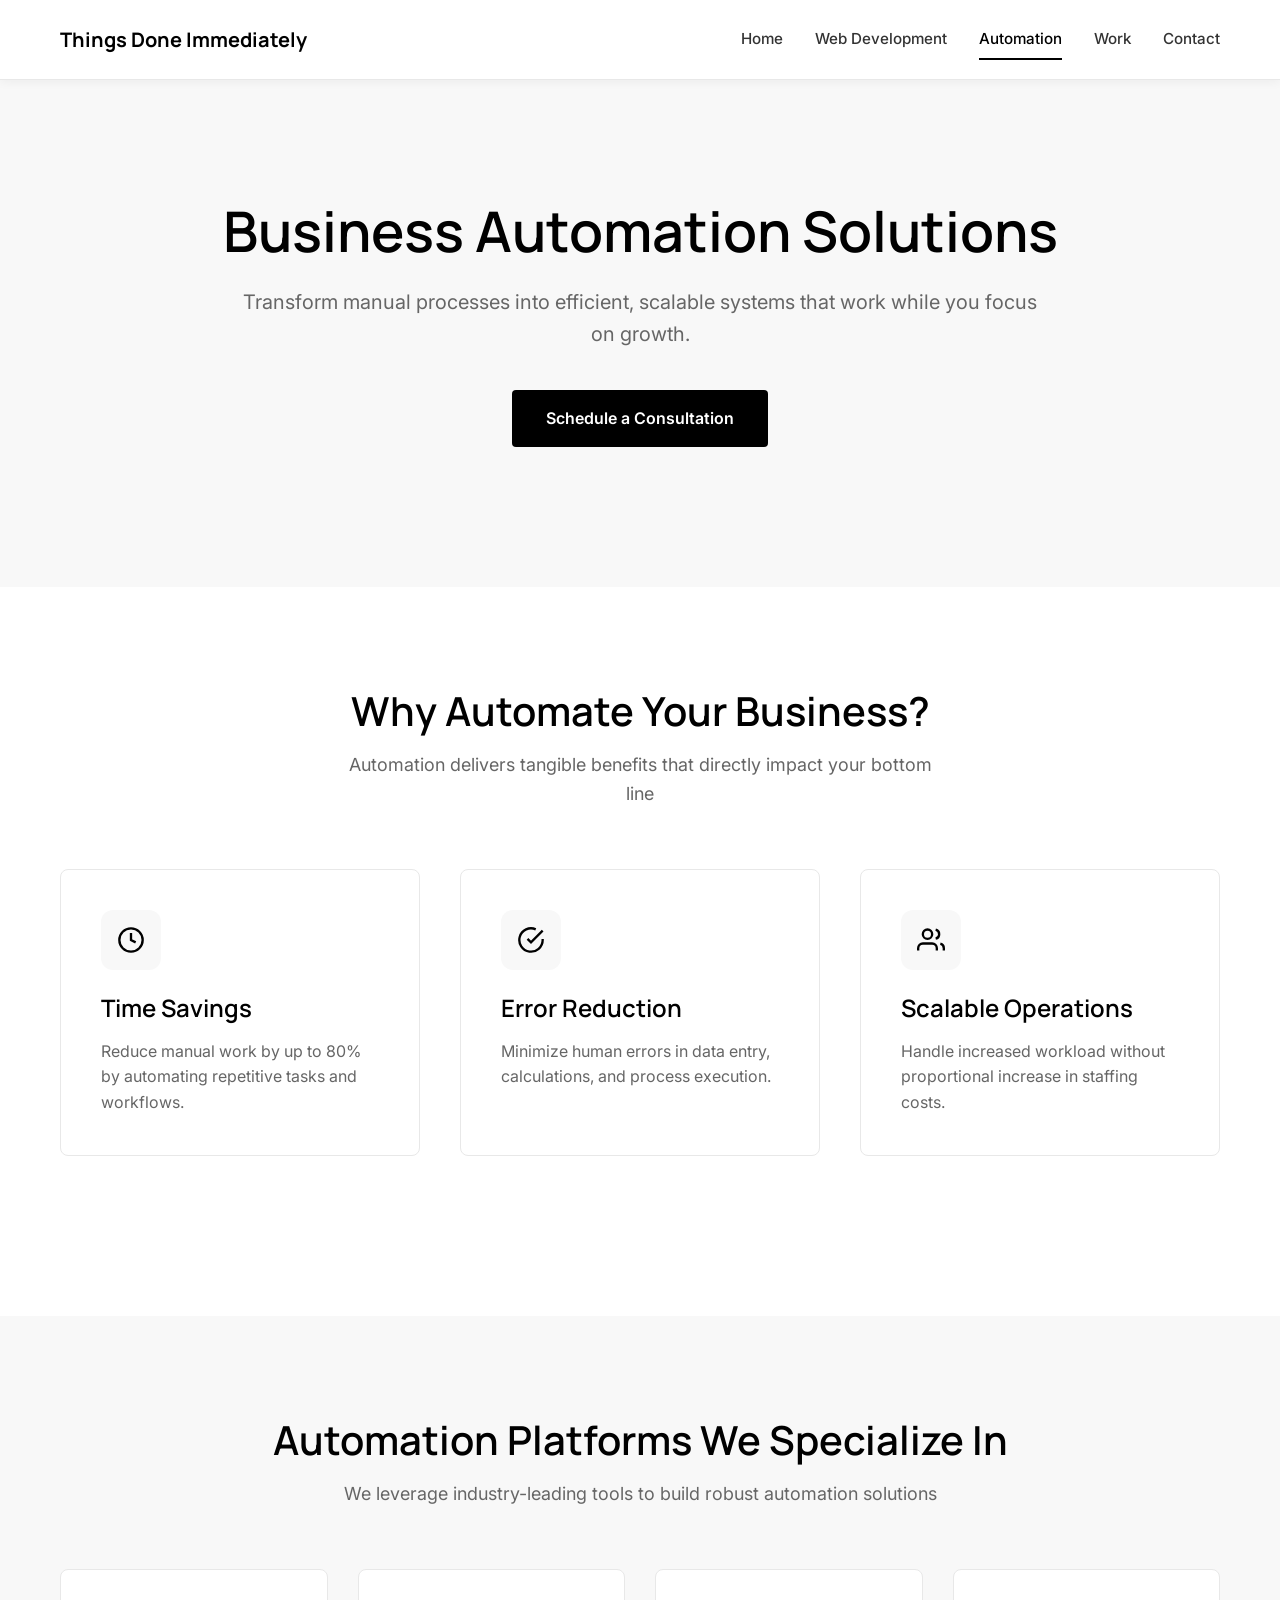
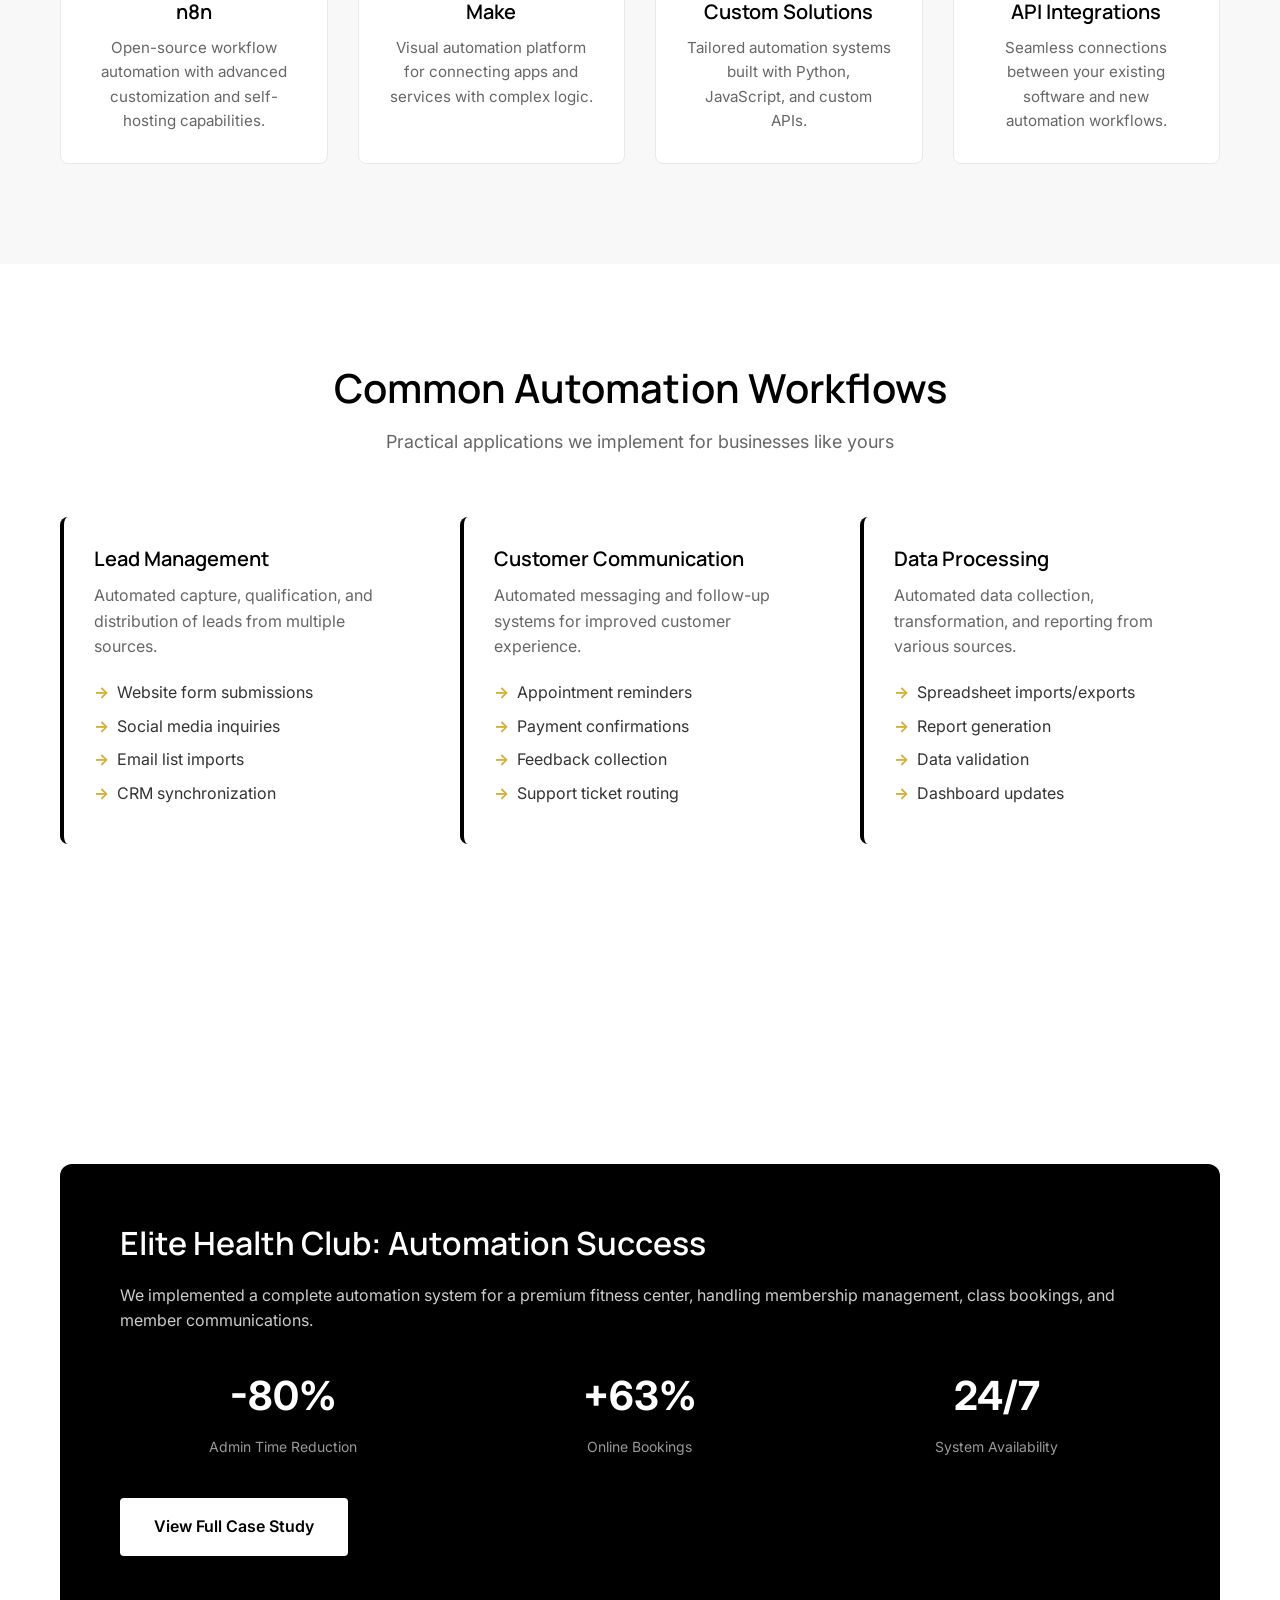
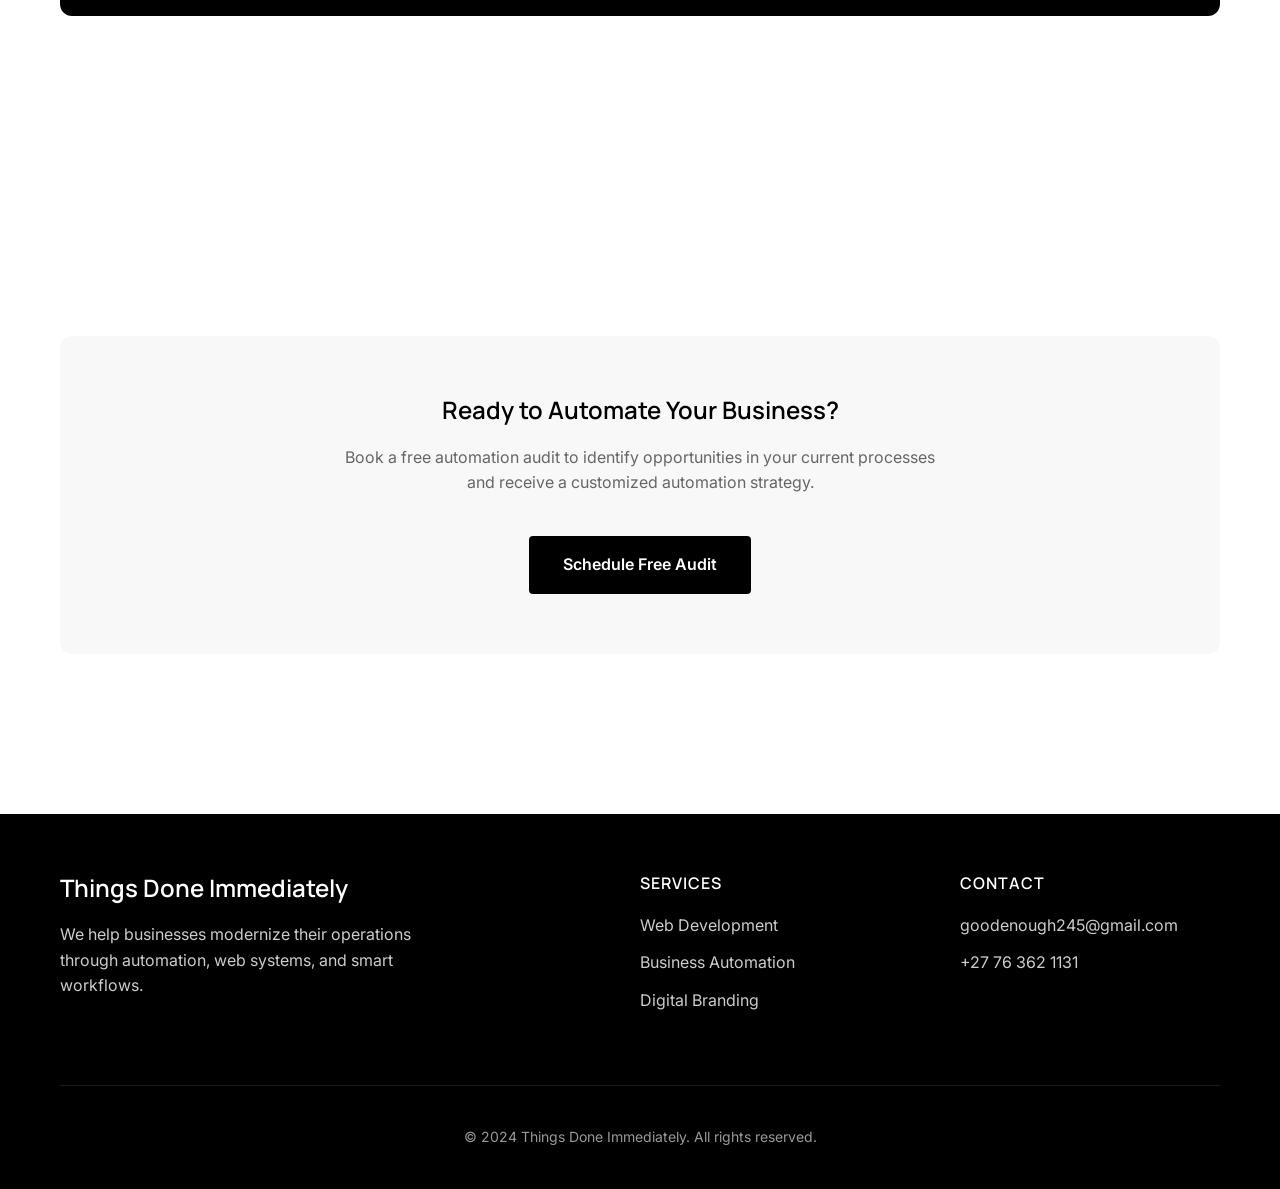
==== commit 785e5523: "Update fmt.Println message from 'Hello' to 'Goodbye'" ====
--- a/automation.html
+++ b/automation.html
@@ -1,347 +1,866 @@
 <!DOCTYPE html>
 <html lang="en">
 <head>
-    <meta charset="utf-8" />
-    <meta name="viewport" content="width=device-width, initial-scale=1.0" />
-    <title>AI Automation - Things Done Immediately</title>
-    <link href="https://cdn.jsdelivr.net/npm/bootstrap@5.3.0/dist/css/bootstrap.min.css" rel="stylesheet">
-    <link href="https://fonts.googleapis.com/css2?family=Montserrat:wght@400;600;700&family=Bebas+Neue&display=swap" rel="stylesheet">
-    <link rel="stylesheet" href="css/site.css">
+    <meta charset="UTF-8">
+    <meta name="viewport" content="width=device-width, initial-scale=1.0">
+    <title>Business Automation | Things Done Immediately</title>
+    
+    <!-- Fonts -->
+    <link rel="preconnect" href="https://fonts.googleapis.com">
+    <link rel="preconnect" href="https://fonts.gstatic.com" crossorigin>
+    <link href="https://fonts.googleapis.com/css2?family=Inter:wght@300;400;500;600;700&family=Manrope:wght@400;500;600;700&display=swap" rel="stylesheet">
+    
     <style>
-        .automation-hero {
-            background: linear-gradient(135deg, #0a0a0a 0%, #1a1a1a 100%);
-            padding: 150px 0 100px;
-            text-align: center;
-        }
-
-        .flow-diagram {
-            background: rgba(255,215,0,0.05);
-            border: 2px solid #ffb800;
-            padding: 40px;
-            border-radius: 10px;
-            margin: 40px 0;
-        }
-
-        .flow-step {
+        /* ===== SAME CSS AS INDEX.HTML ===== */
+        /* Reset & Base */
+        * {
+            margin: 0;
+            padding: 0;
+            box-sizing: border-box;
+        }
+
+        :root {
+            /* Color System */
+            --black: #000000;
+            --white: #ffffff;
+            --gray-100: #f8f8f8;
+            --gray-200: #e8e8e8;
+            --gray-300: #cccccc;
+            --gray-400: #999999;
+            --gray-500: #666666;
+            --gray-600: #333333;
+            --gray-700: #1a1a1a;
+            --accent: #d4af37;
+            --accent-blue: #0066cc;
+        }
+
+        body {
+            font-family: 'Inter', -apple-system, BlinkMacSystemFont, sans-serif;
+            color: var(--gray-600);
+            line-height: 1.6;
+            background: var(--white);
+            overflow-x: hidden;
+            padding-top: 80px; /* Space for fixed nav */
+        }
+
+        h1, h2, h3, h4, h5, h6 {
+            font-family: 'Manrope', sans-serif;
+            font-weight: 600;
+            color: var(--black);
+            line-height: 1.2;
+        }
+
+        /* Container System */
+        .container {
+            max-width: 1200px;
+            margin: 0 auto;
+            padding: 0 20px;
+            width: 100%;
+        }
+
+        /* Navigation - SIMPLE & FIXED */
+        .nav-main {
+            position: fixed;
+            top: 0;
+            left: 0;
+            width: 100%;
+            background: var(--white);
+            border-bottom: 1px solid var(--gray-200);
+            z-index: 1000;
+            padding: 0;
+            height: 80px;
             display: flex;
             align-items: center;
-            margin: 20px 0;
-            padding: 20px;
-            background: rgba(255,255,255,0.05);
+            box-shadow: 0 2px 10px rgba(0,0,0,0.05);
+        }
+
+        .nav-container {
+            max-width: 1200px;
+            margin: 0 auto;
+            padding: 0 20px;
+            width: 100%;
+            display: flex;
+            justify-content: space-between;
+            align-items: center;
+        }
+
+        .nav-brand {
+            font-family: 'Manrope', sans-serif;
+            font-weight: 700;
+            font-size: 1.25rem;
+            color: var(--black);
+            text-decoration: none;
+        }
+
+        .nav-menu {
+            display: flex;
+            gap: 2rem;
+            align-items: center;
+        }
+
+        .nav-link {
+            color: var(--gray-600);
+            text-decoration: none;
+            font-weight: 500;
+            font-size: 0.95rem;
+            transition: color 0.3s ease;
+            padding: 0.5rem 0;
+            position: relative;
+        }
+
+        .nav-link:hover,
+        .nav-link.active {
+            color: var(--black);
+        }
+
+        .nav-link.active:after {
+            content: '';
+            position: absolute;
+            bottom: 0;
+            left: 0;
+            width: 100%;
+            height: 2px;
+            background: var(--black);
+        }
+
+        .mobile-toggle {
+            display: none;
+            flex-direction: column;
+            gap: 4px;
+            background: none;
+            border: none;
+            cursor: pointer;
+            padding: 0.5rem;
+        }
+
+        .mobile-toggle span {
+            width: 24px;
+            height: 2px;
+            background: var(--black);
+            transition: 0.3s;
+        }
+
+        /* Sections */
+        section {
+            padding: 100px 0;
+            width: 100%;
+        }
+
+        .section-header {
+            text-align: center;
+            margin-bottom: 60px;
+            max-width: 100%;
+        }
+
+        .section-header h2 {
+            font-size: 2.5rem;
+            margin-bottom: 16px;
+        }
+
+        .section-header p {
+            font-size: 1.125rem;
+            color: var(--gray-500);
+            max-width: 600px;
+            margin: 0 auto;
+        }
+
+        /* Buttons */
+        .btn {
+            display: inline-block;
+            padding: 14px 32px;
+            font-size: 1rem;
+            font-weight: 600;
+            text-decoration: none;
+            border-radius: 4px;
+            transition: all 0.3s ease;
+            border: 2px solid transparent;
+            cursor: pointer;
+            text-align: center;
+        }
+
+        .btn-primary {
+            background: var(--black);
+            color: var(--white);
+        }
+
+        .btn-primary:hover {
+            background: var(--gray-700);
+            transform: translateY(-2px);
+            box-shadow: 0 10px 20px rgba(0,0,0,0.1);
+        }
+
+        .btn-secondary {
+            background: transparent;
+            color: var(--black);
+            border-color: var(--gray-300);
+        }
+
+        .btn-secondary:hover {
+            border-color: var(--black);
+            transform: translateY(-2px);
+        }
+
+        /* Automation Page Specific Styles */
+        .automation-hero {
+            background: var(--gray-100);
+            padding: 120px 0 80px;
+        }
+
+        .automation-hero h1 {
+            font-size: 3.5rem;
+            margin-bottom: 24px;
+            line-height: 1.1;
+        }
+
+        .automation-hero p {
+            font-size: 1.25rem;
+            color: var(--gray-500);
+            max-width: 800px;
+            margin: 0 auto 40px;
+        }
+
+        /* Benefits Grid */
+        .benefits-grid {
+            display: grid;
+            grid-template-columns: repeat(auto-fit, minmax(300px, 1fr));
+            gap: 40px;
+            margin: 60px 0;
+        }
+
+        .benefit-card {
+            background: var(--white);
+            padding: 40px;
             border-radius: 8px;
-        }
-
-        .flow-arrow {
-            color: #ffb800;
+            border: 1px solid var(--gray-200);
+            transition: all 0.3s ease;
+        }
+
+        .benefit-card:hover {
+            transform: translateY(-8px);
+            box-shadow: 0 20px 40px rgba(0, 0, 0, 0.08);
+            border-color: var(--black);
+        }
+
+        .benefit-icon {
+            width: 60px;
+            height: 60px;
+            background: var(--gray-100);
+            border-radius: 12px;
+            display: flex;
+            align-items: center;
+            justify-content: center;
+            margin-bottom: 24px;
+        }
+
+        .benefit-icon svg {
+            width: 28px;
+            height: 28px;
+            color: var(--black);
+        }
+
+        .benefit-card h3 {
+            font-size: 1.5rem;
+            margin-bottom: 16px;
+        }
+
+        .benefit-card p {
+            color: var(--gray-500);
+        }
+
+        /* Tools Section */
+        .tools-section {
+            background: var(--gray-100);
+        }
+
+        .tools-grid {
+            display: grid;
+            grid-template-columns: repeat(auto-fit, minmax(250px, 1fr));
+            gap: 30px;
+            margin-top: 40px;
+        }
+
+        .tool-card {
+            background: var(--white);
+            padding: 30px;
+            border-radius: 8px;
+            text-align: center;
+            transition: all 0.3s ease;
+            border: 1px solid var(--gray-200);
+        }
+
+        .tool-card:hover {
+            transform: translateY(-5px);
+            box-shadow: 0 15px 30px rgba(0,0,0,0.1);
+            border-color: var(--black);
+        }
+
+        .tool-card h4 {
+            font-size: 1.25rem;
+            margin-bottom: 12px;
+        }
+
+        .tool-card p {
+            color: var(--gray-500);
+            font-size: 0.95rem;
+        }
+
+        /* Workflow Examples */
+        .workflow-examples {
+            display: grid;
+            grid-template-columns: repeat(auto-fit, minmax(300px, 1fr));
+            gap: 40px;
+            margin: 60px 0;
+        }
+
+        .workflow-card {
+            background: var(--white);
+            padding: 30px;
+            border-radius: 8px;
+            border-left: 4px solid var(--black);
+            transition: all 0.3s ease;
+        }
+
+        .workflow-card:hover {
+            transform: translateY(-5px);
+            box-shadow: 0 15px 30px rgba(0,0,0,0.1);
+        }
+
+        .workflow-card h4 {
+            font-size: 1.25rem;
+            margin-bottom: 12px;
+            color: var(--black);
+        }
+
+        .workflow-card p {
+            color: var(--gray-500);
+            margin-bottom: 20px;
+        }
+
+        .workflow-steps {
+            list-style: none;
+            padding: 0;
+        }
+
+        .workflow-steps li {
+            color: var(--gray-600);
+            margin-bottom: 8px;
+            display: flex;
+            align-items: center;
+            gap: 8px;
+        }
+
+        .workflow-steps li:before {
+            content: "→";
+            color: var(--accent);
+            font-weight: bold;
+        }
+
+        /* Case Study Preview */
+        .case-study-preview {
+            background: var(--black);
+            color: var(--white);
+            border-radius: 12px;
+            overflow: hidden;
+            margin: 60px 0;
+        }
+
+        .case-study-content {
+            padding: 60px;
+        }
+
+        .case-study-content h3 {
+            color: var(--white);
             font-size: 2rem;
-            margin: 0 20px;
-        }
-
-        .tool-card {
-            background: rgba(255,255,255,0.05);
-            border: 1px solid rgba(255,215,0,0.3);
-            border-radius: 10px;
-            padding: 25px;
+            margin-bottom: 20px;
+        }
+
+        .case-study-description {
+            color: rgba(255,255,255,0.8);
+            margin-bottom: 30px;
+            line-height: 1.6;
+        }
+
+        .case-study-stats {
+            display: grid;
+            grid-template-columns: repeat(3, 1fr);
+            gap: 30px;
+            margin-bottom: 40px;
+        }
+
+        .stat {
             text-align: center;
-            height: 100%;
-            transition: all 0.3s ease;
-        }
-
-        .tool-card:hover {
-            border-color: #ffb800;
-            transform: translateY(-5px);
-        }
-
-        .tool-icon {
+        }
+
+        .stat-number {
             font-size: 2.5rem;
-            margin-bottom: 15px;
-        }
-
-        .use-case {
-            background: rgba(255,255,255,0.03);
-            border-left: 4px solid #ffb800;
-            padding: 25px;
-            margin: 20px 0;
-        }
-
-        .btn-contact-primary {
-            background: linear-gradient(135deg, #ffb800 0%, #e6a600 100%);
-            color: #000;
-            border: none;
             font-weight: 700;
-            padding: 14px 35px;
-            border-radius: 8px;
+            color: var(--white);
+            margin-bottom: 8px;
+        }
+
+        .stat-label {
+            font-size: 0.875rem;
+            color: rgba(255,255,255,0.6);
+        }
+
+        /* CTA Section */
+        .cta-section {
+            background: var(--gray-100);
+            text-align: center;
+            border-radius: 12px;
+            padding: 60px;
+            margin: 60px 0;
+        }
+
+        .cta-section h2 {
+            margin-bottom: 20px;
+        }
+
+        .cta-section p {
+            color: var(--gray-500);
+            max-width: 600px;
+            margin: 0 auto 40px;
+        }
+
+        /* Footer */
+        .footer {
+            background: var(--black);
+            color: var(--white);
+            padding: 60px 0 40px;
+        }
+
+        .footer-content {
+            display: grid;
+            grid-template-columns: 2fr 1fr 1fr;
+            gap: 60px;
+            margin-bottom: 60px;
+        }
+
+        .footer-brand h3 {
+            font-size: 1.5rem;
+            color: var(--white);
+            margin-bottom: 20px;
+        }
+
+        .footer-brand p {
+            color: var(--gray-300);
+            max-width: 400px;
+        }
+
+        .footer-links h4 {
+            font-size: 1rem;
+            color: var(--white);
+            margin-bottom: 20px;
             text-transform: uppercase;
             letter-spacing: 1px;
-            transition: all 0.3s ease;
-            position: relative;
-            overflow: hidden;
-        }
-
-        .btn-contact-primary::before {
-            content: '';
-            position: absolute;
-            top: 0;
-            left: -100%;
-            width: 100%;
-            height: 100%;
-            background: linear-gradient(90deg, transparent, rgba(255,255,255,0.3), transparent);
-            transition: left 0.5s;
-        }
-
-        .btn-contact-primary:hover::before {
-            left: 100%;
-        }
-
-        .btn-contact-primary:hover {
-            transform: translateY(-2px);
-            box-shadow: 0 10px 25px rgba(255, 184, 0, 0.4);
+        }
+
+        .footer-links ul {
+            list-style: none;
+            padding: 0;
+        }
+
+        .footer-links li {
+            margin-bottom: 12px;
+        }
+
+        .footer-links a {
+            color: var(--gray-300);
+            text-decoration: none;
+            transition: color 0.3s ease;
+        }
+
+        .footer-links a:hover {
+            color: var(--white);
+        }
+
+        .footer-bottom {
+            padding-top: 40px;
+            border-top: 1px solid var(--gray-700);
+            text-align: center;
+            color: var(--gray-400);
+            font-size: 0.875rem;
+        }
+
+        /* Responsive Design */
+        @media (max-width: 1024px) {
+            .automation-hero h1 {
+                font-size: 3rem;
+            }
+            
+            .case-study-stats {
+                grid-template-columns: repeat(2, 1fr);
+            }
+            
+            .footer-content {
+                grid-template-columns: 1fr 1fr;
+            }
+        }
+
+        @media (max-width: 768px) {
+            body {
+                padding-top: 70px;
+            }
+            
+            .nav-main {
+                height: 70px;
+            }
+            
+            .mobile-toggle {
+                display: flex;
+            }
+            
+            .nav-menu {
+                position: fixed;
+                top: 70px;
+                left: 0;
+                width: 100%;
+                background: var(--white);
+                flex-direction: column;
+                padding: 2rem;
+                gap: 1.5rem;
+                border-top: 1px solid var(--gray-200);
+                box-shadow: 0 10px 30px rgba(0,0,0,0.1);
+                display: none;
+                z-index: 999;
+            }
+            
+            .nav-menu.active {
+                display: flex;
+            }
+            
+            section {
+                padding: 60px 0;
+            }
+            
+            .automation-hero {
+                padding: 80px 0 60px;
+            }
+            
+            .automation-hero h1 {
+                font-size: 2.5rem;
+            }
+            
+            .automation-hero p {
+                font-size: 1.125rem;
+            }
+            
+            .benefits-grid,
+            .tools-grid,
+            .workflow-examples {
+                grid-template-columns: 1fr;
+                gap: 30px;
+            }
+            
+            .case-study-stats {
+                grid-template-columns: 1fr;
+                gap: 20px;
+            }
+            
+            .case-study-content {
+                padding: 30px;
+            }
+            
+            .cta-section {
+                padding: 40px 20px;
+            }
+            
+            .footer-content {
+                grid-template-columns: 1fr;
+                gap: 40px;
+            }
+        }
+
+        @media (max-width: 480px) {
+            .automation-hero h1 {
+                font-size: 2rem;
+            }
+            
+            .section-header h2 {
+                font-size: 2rem;
+            }
+            
+            .benefit-card,
+            .tool-card,
+            .workflow-card {
+                padding: 25px;
+            }
+            
+            .cta-section {
+                padding: 30px 20px;
+            }
         }
     </style>
 </head>
 <body>
-    <!-- Navigation -->
-    <nav class="navbar navbar-expand-lg navbar-dark fixed-top">
-        <div class="container">
-            <a class="navbar-brand" href="index.html">
-                <span class="brand-accent">Things Done</span> Immediately
-            </a>
-            
-            <button class="navbar-toggler" type="button" data-bs-toggle="collapse" data-bs-target="#navbarNav">
-                <span class="navbar-toggler-icon"></span>
+    <!-- Fixed Navigation -->
+    <nav class="nav-main">
+        <div class="nav-container">
+            <a href="index.html" class="nav-brand">Things Done Immediately</a>
+            
+            <button class="mobile-toggle" id="mobileToggle">
+                <span></span>
+                <span></span>
+                <span></span>
             </button>
             
-            <div class="collapse navbar-collapse" id="navbarNav">
-                <ul class="navbar-nav ms-auto">
-                    <li class="nav-item">
-                        <a class="nav-link" href="index.html">Home</a>
-                    </li>
-                    <li class="nav-item dropdown">
-                        <a class="nav-link dropdown-toggle" href="#" id="servicesDropdown" role="button" data-bs-toggle="dropdown">
-                            Services
-                        </a>
-                        <ul class="dropdown-menu dropdown-menu-dark">
-                            <li><a class="dropdown-item" href="web-development.html">Web Development</a></li>
-                            <li><a class="dropdown-item" href="automation.html">AI Automation</a></li>
-                            <li><a class="dropdown-item" href="branding.html">Brand & Marketing</a></li>
-                        </ul>
-                    </li>
-                    <li class="nav-item">
-                        <a class="nav-link" href="testimonials.html">Success Stories</a>
-                    </li>
-                    <li class="nav-item">
-                        <a class="nav-link" href="contact.html">Contact</a>
-                    </li>
-                </ul>
+            <div class="nav-menu" id="navMenu">
+                <a href="index.html" class="nav-link">Home</a>
+                <a href="web-development.html" class="nav-link">Web Development</a>
+                <a href="automation.html" class="nav-link active">Automation</a>
+                <a href="testimonials.html" class="nav-link">Work</a>
+                <a href="contact.html" class="nav-link">Contact</a>
             </div>
         </div>
     </nav>
 
-    <!-- Hero Section -->
+    <!-- Automation Hero -->
     <section class="automation-hero">
         <div class="container">
-            <h1 class="display-1 gold-text mb-4">AI Automation</h1>
-            <p class="lead fs-3 mb-4">Let AI Handle the Repetition So You Can Handle Growth</p>
-            <p class="fs-5 mb-5">Smart workflows that eliminate manual tasks, reduce errors, and scale your business operations.</p>
-            <a href="https://wa.me/27763621131?text=Hi! I'd like to book a call to discuss automation for my business"
-               class="btn btn-contact-primary btn-lg" target="_blank">
-                📞 Book a Call
-            </a>
+            <div class="section-header">
+                <h1>Business Automation Solutions</h1>
+                <p>Transform manual processes into efficient, scalable systems that work while you focus on growth.</p>
+                <a href="contact.html" class="btn btn-primary">Schedule a Consultation</a>
+            </div>
         </div>
     </section>
 
-    <!-- What Automation Can Do -->
-    <section class="py-5">
-        <div class="container py-5">
-            <div class="row text-center mb-5">
-                <div class="col-12">
-                    <h2 class="gold-text mb-3">What Automation Can Do For Your Business</h2>
-                    <p class="lead">Transform time-consuming manual processes into efficient, error-free automated systems.</p>
-                </div>
-            </div>
-
-            <div class="row g-4">
-                <div class="col-md-6">
-                    <div class="use-case">
-                        <h4 class="gold-text mb-3">📧 Automated Email Replies</h4>
-                        <p>Smart email sorting, auto-responses, and lead qualification that works 24/7.</p>
+    <!-- Benefits -->
+    <section>
+        <div class="container">
+            <div class="section-header">
+                <h2>Why Automate Your Business?</h2>
+                <p>Automation delivers tangible benefits that directly impact your bottom line</p>
+            </div>
+            
+            <div class="benefits-grid">
+                <div class="benefit-card">
+                    <div class="benefit-icon">
+                        <svg viewBox="0 0 24 24" fill="none" stroke="currentColor" stroke-width="2">
+                            <circle cx="12" cy="12" r="10"/>
+                            <polyline points="12 6 12 12 16 14"/>
+                        </svg>
                     </div>
-                </div>
-                <div class="col-md-6">
-                    <div class="use-case">
-                        <h4 class="gold-text mb-3">📅 Smart Booking & Reminders</h4>
-                        <p>Automated appointment scheduling, confirmations, and reminder systems.</p>
+                    <h3>Time Savings</h3>
+                    <p>Reduce manual work by up to 80% by automating repetitive tasks and workflows.</p>
+                </div>
+                
+                <div class="benefit-card">
+                    <div class="benefit-icon">
+                        <svg viewBox="0 0 24 24" fill="none" stroke="currentColor" stroke-width="2">
+                            <path d="M22 11.08V12a10 10 0 1 1-5.93-9.14"/>
+                            <polyline points="22 4 12 14.01 9 11.01"/>
+                        </svg>
                     </div>
-                </div>
-                <div class="col-md-6">
-                    <div class="use-case">
-                        <h4 class="gold-text mb-3">👥 Lead Tracking & Management</h4>
-                        <p>Automatic lead capture, scoring, and distribution to your sales team.</p>
+                    <h3>Error Reduction</h3>
+                    <p>Minimize human errors in data entry, calculations, and process execution.</p>
+                </div>
+                
+                <div class="benefit-card">
+                    <div class="benefit-icon">
+                        <svg viewBox="0 0 24 24" fill="none" stroke="currentColor" stroke-width="2">
+                            <path d="M17 21v-2a4 4 0 0 0-4-4H5a4 4 0 0 0-4 4v2"/>
+                            <circle cx="9" cy="7" r="4"/>
+                            <path d="M23 21v-2a4 4 0 0 0-3-3.87"/>
+                            <path d="M16 3.13a4 4 0 0 1 0 7.75"/>
+                        </svg>
                     </div>
-                </div>
-                <div class="col-md-6">
-                    <div class="use-case">
-                        <h4 class="gold-text mb-3">🔄 CRM Updates & Sync</h4>
-                        <p>Seamless data synchronization between your apps and CRM systems.</p>
-                    </div>
+                    <h3>Scalable Operations</h3>
+                    <p>Handle increased workload without proportional increase in staffing costs.</p>
                 </div>
             </div>
         </div>
     </section>
 
     <!-- Tools We Use -->
-    <section class="py-5" style="background: rgba(255,215,0,0.05);">
-        <div class="container py-5">
-            <div class="row text-center mb-5">
-                <div class="col-12">
-                    <h2 class="gold-text mb-3">Automation Tools We Master</h2>
-                    <p class="lead">Leveraging the best platforms to build robust automation solutions.</p>
-                </div>
-            </div>
-
-            <div class="row g-4">
-                <div class="col-md-4">
-                    <div class="tool-card">
-                        <div class="tool-icon">⚡</div>
-                        <h4 class="gold-text mb-3">Make.com</h4>
-                        <p>Visual workflow automation for connecting apps and services without coding.</p>
-                    </div>
-                </div>
-                <div class="col-md-4">
-                    <div class="tool-card">
-                        <div class="tool-icon">🤖</div>
-                        <h4 class="gold-text mb-3">n8n</h4>
-                        <p>Powerful open-source workflow automation with advanced customization.</p>
-                    </div>
-                </div>
-                <div class="col-md-4">
-                    <div class="tool-card">
-                        <div class="tool-icon">🧠</div>
-                        <h4 class="gold-text mb-3">AI Integrations</h4>
-                        <p>Custom AI solutions with OpenAI, custom models, and smart data processing.</p>
-                    </div>
+    <section class="tools-section">
+        <div class="container">
+            <div class="section-header">
+                <h2>Automation Platforms We Specialize In</h2>
+                <p>We leverage industry-leading tools to build robust automation solutions</p>
+            </div>
+            
+            <div class="tools-grid">
+                <div class="tool-card">
+                    <h4>n8n</h4>
+                    <p>Open-source workflow automation with advanced customization and self-hosting capabilities.</p>
+                </div>
+                
+                <div class="tool-card">
+                    <h4>Make</h4>
+                    <p>Visual automation platform for connecting apps and services with complex logic.</p>
+                </div>
+                
+                <div class="tool-card">
+                    <h4>Custom Solutions</h4>
+                    <p>Tailored automation systems built with Python, JavaScript, and custom APIs.</p>
+                </div>
+                
+                <div class="tool-card">
+                    <h4>API Integrations</h4>
+                    <p>Seamless connections between your existing software and new automation workflows.</p>
                 </div>
             </div>
         </div>
     </section>
 
-    <!-- Advanced AI Systems -->
-    <section class="py-5">
-        <div class="container py-5">
-            <div class="row">
-                <div class="col-lg-8 mx-auto text-center">
-                    <h2 class="gold-text mb-4">When to Upgrade to Full AI Systems</h2>
-                    <div class="use-case mb-4">
-                        <h4 class="gold-text">📊 Predictive Analytics</h4>
-                        <p>AI that analyzes your data to predict customer behavior, sales trends, and operational bottlenecks.</p>
-                    </div>
-                    <div class="use-case mb-4">
-                        <h4 class="gold-text">💬 Intelligent Chat Systems</h4>
-                        <p>Advanced chatbots that handle complex customer queries and provide personalized responses.</p>
-                    </div>
-                    <div class="use-case">
-                        <h4 class="gold-text">🎯 Automated Decision Making</h4>
-                        <p>AI systems that make data-driven decisions about pricing, inventory, and customer prioritization.</p>
-                    </div>
+    <!-- Workflow Examples -->
+    <section>
+        <div class="container">
+            <div class="section-header">
+                <h2>Common Automation Workflows</h2>
+                <p>Practical applications we implement for businesses like yours</p>
+            </div>
+            
+            <div class="workflow-examples">
+                <div class="workflow-card">
+                    <h4>Lead Management</h4>
+                    <p>Automated capture, qualification, and distribution of leads from multiple sources.</p>
+                    <ul class="workflow-steps">
+                        <li>Website form submissions</li>
+                        <li>Social media inquiries</li>
+                        <li>Email list imports</li>
+                        <li>CRM synchronization</li>
+                    </ul>
+                </div>
+                
+                <div class="workflow-card">
+                    <h4>Customer Communication</h4>
+                    <p>Automated messaging and follow-up systems for improved customer experience.</p>
+                    <ul class="workflow-steps">
+                        <li>Appointment reminders</li>
+                        <li>Payment confirmations</li>
+                        <li>Feedback collection</li>
+                        <li>Support ticket routing</li>
+                    </ul>
+                </div>
+                
+                <div class="workflow-card">
+                    <h4>Data Processing</h4>
+                    <p>Automated data collection, transformation, and reporting from various sources.</p>
+                    <ul class="workflow-steps">
+                        <li>Spreadsheet imports/exports</li>
+                        <li>Report generation</li>
+                        <li>Data validation</li>
+                        <li>Dashboard updates</li>
+                    </ul>
                 </div>
             </div>
         </div>
     </section>
 
-    <!-- Final CTA -->
-    <section class="py-5 text-center" style="background: rgba(255,215,0,0.05);">
-        <div class="container py-5">
-            <h2 class="gold-text mb-4">Ready to Automate Your Business?</h2>
-            <p class="lead mb-4">Stop wasting time on repetitive tasks. Let us build systems that work while you sleep.</p>
-            <div class="service-cta-buttons">
-                <a href="https://wa.me/27763621131?text=Hi! I'd like to book a call to discuss automation"
-                   class="btn btn-contact-primary btn-lg" target="_blank">
-                    📞 Book a Call
-                </a>
-                <a href="mailto:goodenough245@gmail.com?subject=Automation Inquiry"
-                   class="btn btn-contact-primary btn-lg">
-                    📧 Discuss My Needs
-                </a>
+    <!-- Case Study Preview -->
+    <section>
+        <div class="container">
+            <div class="case-study-preview">
+                <div class="case-study-content">
+                    <h3>Elite Health Club: Automation Success</h3>
+                    <p class="case-study-description">
+                        We implemented a complete automation system for a premium fitness center, 
+                        handling membership management, class bookings, and member communications.
+                    </p>
+                    
+                    <div class="case-study-stats">
+                        <div class="stat">
+                            <div class="stat-number">-80%</div>
+                            <div class="stat-label">Admin Time Reduction</div>
+                        </div>
+                        <div class="stat">
+                            <div class="stat-number">+63%</div>
+                            <div class="stat-label">Online Bookings</div>
+                        </div>
+                        <div class="stat">
+                            <div class="stat-number">24/7</div>
+                            <div class="stat-label">System Availability</div>
+                        </div>
+                    </div>
+                    
+                    <a href="testimonials.html" class="btn" style="background: var(--white); color: var(--black);">View Full Case Study</a>
+                </div>
             </div>
         </div>
     </section>
 
+    <!-- CTA Section -->
+    <section>
+        <div class="container">
+            <div class="cta-section">
+                <h2>Ready to Automate Your Business?</h2>
+                <p>
+                    Book a free automation audit to identify opportunities in your current 
+                    processes and receive a customized automation strategy.
+                </p>
+                <a href="contact.html" class="btn btn-primary">Schedule Free Audit</a>
+            </div>
+        </div>
+    </section>
+
     <!-- Footer -->
-    <footer class="bg-dark text-white py-5 border-top gold-border">
+    <footer class="footer">
         <div class="container">
-            <div class="row">
-                <div class="col-lg-4 mb-4">
-                    <h4 class="gold-text mb-3">Things Done Immediately</h4>
-                    <p class="mb-3">We help businesses modernize their operations through automation, web systems, and smart workflows.</p>
-                    <p class="motto">🚀 <strong>Don't wait. Automate.</strong></p>
+            <div class="footer-content">
+                <div class="footer-brand">
+                    <h3>Things Done Immediately</h3>
+                    <p>We help businesses modernize their operations through automation, web systems, and smart workflows.</p>
                 </div>
                 
-                <div class="col-lg-2 mb-4">
-                    <h5 class="gold-text mb-3">Quick Links</h5>
-                    <ul class="list-unstyled">
-                        <li class="mb-2"><a href="index.html" class="text-white text-decoration-none">Home</a></li>
-                        <li class="mb-2"><a href="web-development.html" class="text-white text-decoration-none">Web Development</a></li>
-                        <li class="mb-2"><a href="automation.html" class="text-white text-decoration-none">Automation</a></li>
-                        <li class="mb-2"><a href="testimonials.html" class="text-white text-decoration-none">Success Stories</a></li>
+                <div class="footer-links">
+                    <h4>Services</h4>
+                    <ul>
+                        <li><a href="web-development.html">Web Development</a></li>
+                        <li><a href="automation.html">Business Automation</a></li>
+                        <li><a href="branding.html">Digital Branding</a></li>
                     </ul>
                 </div>
                 
-                <div class="col-lg-3 mb-4">
-                    <h5 class="gold-text mb-3">Services</h5>
-                    <ul class="list-unstyled">
-                        <li class="mb-2">Custom Web Development</li>
-                        <li class="mb-2">AI & Workflow Automation</li>
-                        <li class="mb-2">Brand Identity Systems</li>
-                        <li class="mb-2">Digital Marketing</li>
-                        <li class="mb-2">Business Process Optimization</li>
+                <div class="footer-links">
+                    <h4>Contact</h4>
+                    <ul>
+                        <li><a href="mailto:goodenough245@gmail.com">goodenough245@gmail.com</a></li>
+                        <li><a href="https://wa.me/27763621131">+27 76 362 1131</a></li>
                     </ul>
                 </div>
-                
-                <div class="col-lg-3 mb-4">
-                    <h5 class="gold-text mb-3">Get In Touch</h5>
-                    <div class="d-grid gap-3">
-                        <a href="mailto:goodenough245@gmail.com" class="btn btn-tdi-outline">
-                            📧 Email Us
-                        </a>
-                        
-                        <div class="d-flex justify-content-center gap-3">
-                            <a href="https://wa.me/27763621131" class="social-icon" target="_blank" title="WhatsApp">
-                                <svg width="24" height="24" viewBox="0 0 24 24" fill="currentColor"><path d="M17.472 14.382c-.297-.149-1.758-.867-2.03-.967-.273-.099-.471-.148-.67.15-.197.297-.767.966-.94 1.164-.173.199-.347.223-.644.075-.297-.15-1.255-.463-2.39-1.475-.883-.788-1.48-1.761-1.653-2.059-.173-.297-.018-.458.13-.606.134-.133.298-.347.446-.52.149-.174.198-.298.298-.497.099-.198.05-.371-.025-.52-.075-.149-.669-1.612-.916-2.207-.242-.579-.487-.5-.669-.51-.173-.008-.371-.01-.57-.01-.198 0-.52.074-.792.372-.272.297-1.04 1.016-1.04 2.479 0 1.462 1.065 2.875 1.213 3.074.149.198 2.096 3.2 5.077 4.487.709.306 1.262.489 1.694.625.712.227 1.36.195 1.871.118.571-.085 1.758-.719 2.006-1.413.248-.694.248-1.289.173-1.413-.074-.124-.272-.198-.57-.347m-5.421 7.403h-.004a9.87 9.87 0 01-5.031-1.378l-.361-.214-3.741.982.998-3.648-.235-.374a9.86 9.86 0 01-1.51-5.26c.001-5.45 4.436-9.884 9.888-9.884 2.64 0 5.122 1.03 6.988 2.898a9.825 9.825 0 012.893 6.994c-.003 5.45-4.437 9.884-9.885 9.884m8.413-18.297A11.815 11.815 0 0012.05 0C5.495 0 .16 5.335.157 11.892c0 2.096.547 4.142 1.588 5.945L.057 24l6.305-1.654a11.882 11.882 0 005.683 1.448h.005c6.554 0 11.89-5.335 11.893-11.893c0-3.189-1.248-6.189-3.515-8.444"/></svg>
-                            </a>
-                            <a href="https://www.instagram.com/not_thegamer_in/" class="social-icon" target="_blank" title="Instagram">
-                                <svg width="24" height="24" viewBox="0 0 24 24" fill="currentColor"><path d="M12 2.163c3.204 0 3.584.012 4.85.07 3.252.148 4.771 1.691 4.919 4.919.058 1.265.069 1.645.069 4.849 0 3.205-.012 3.584-.069 4.849-.149 3.225-1.664 4.771-4.919 4.919-1.266.058-1.644.07-4.85.07-3.204 0-3.584-.012-4.849-.07-3.26-.149-4.771-1.699-4.919-4.92-.058-1.265-.07-1.644-.07-4.849 0-3.204.013-3.583.07-4.849.149-3.227 1.664-4.771 4.919-4.919 1.266-.057 1.645-.069 4.849-.069zm0-2.163c-3.259 0-3.667.014-4.947.072-4.358.2-6.78 2.618-6.98 6.98-.059 1.281-.073 1.689-.073 4.948 0 3.259.014 3.668.072 4.948.2 4.358 2.618 6.78 6.98 6.98 1.281.058 1.689.072 4.948.072 3.259 0 3.668-.014 4.948-.072 4.354-.2 6.782-2.618 6.979-6.98.059-1.28.073-1.689.073-4.948 0-3.259-.014-3.667-.072-4.947-.196-4.354-2.617-6.78-6.979-6.98-1.281-.059-1.69-.073-4.949-.073zm0 5.838c-3.403 0-6.162 2.759-6.162 6.162s2.759 6.163 6.162 6.163 6.162-2.759 6.162-6.163c0-3.403-2.759-6.162-6.162-6.162zm0 10.162c-2.209 0-4-1.79-4-4 0-2.209 1.791-4 4-4s4 1.791 4 4c0 2.21-1.791 4-4 4zm6.406-11.845c-.796 0-1.441.645-1.441 1.44s.645 1.44 1.441 1.44c.795 0 1.439-.645 1.439-1.44s-.644-1.44-1.439-1.44z"/></svg>
-                            </a>
-                            <a href="https://x.com/not_thegamer_in" class="social-icon" target="_blank" title="X/Twitter">
-                                <svg width="24" height="24" viewBox="0 0 24 24" fill="currentColor"><path d="M18.244 2.25h3.308l-7.227 8.26 8.502 11.24H16.17l-5.214-6.817L4.99 21.75H1.68l7.73-8.835L1.254 2.25H8.08l4.713 6.231zm-1.161 17.52h1.833L7.084 4.126H5.117z"/></svg>
-                            </a>
-                            <a href="https://t.me/Thegamer_in" class="social-icon" target="_blank" title="Telegram">
-                                <svg width="24" height="24" viewBox="0 0 24 24" fill="currentColor"><path d="M12 0C5.373 0 0 5.373 0 12s5.373 12 12 12 12-5.373 12-12S18.627 0 12 0zm4.894 7.291l-1.803 8.479c-.125.586-.463.73-.935.456l-2.589-1.908-1.247 1.201c-.138.138-.252.252-.516.252l.184-2.615 4.808-4.371c.21-.188-.045-.292-.325-.104l-5.946 3.758-2.557-.799c-.626-.196-.637-.626.132-.924l9.923-3.827c.521-.188.98.125.81.924z"/></svg>
-                            </a>
-                            <a href="https://www.linkedin.com/company/thingsdoneimmediately/about/?viewAsMember=true" class="social-icon" target="_blank" title="LinkedIn">
-                                <svg width="24" height="24" viewBox="0 0 24 24" fill="currentColor"><path d="M20.447 20.452h-3.554v-5.569c0-1.328-.027-3.037-1.852-3.037-1.853 0-2.136 1.445-2.136 2.939v5.667H9.351V9h3.414v1.561h.046c.477-.9 1.637-1.85 3.37-1.85 3.601 0 4.267 2.37 4.267 5.455v6.286zM5.337 7.433c-1.144 0-2.063-.926-2.063-2.065 0-1.138.92-2.063 2.063-2.063 1.14 0 2.064.925 2.064 2.063 0 1.139-.925 2.065-2.064 2.065zm1.782 13.019H3.555V9h3.564v11.452zM22.225 0H1.771C.792 0 0 .774 0 1.729v20.542C0 23.227.792 24 1.771 24h20.451C23.2 24 24 23.227 24 22.271V1.729C24 .774 23.2 0 22.222 0h.003z"/></svg>
-                            </a>
-                            <a href="https://www.facebook.com/ThingsDoneImmediately/" class="social-icon" target="_blank" title="Facebook">
-                                <svg width="24" height="24" viewBox="0 0 24 24" fill="currentColor"><path d="M24 12.073c0-6.627-5.373-12-12-12s-12 5.373-12 12c0 5.99 4.388 10.954 10.125 11.854v-8.385H7.078v-3.47h3.047V9.43c0-3.007 1.792-4.669 4.533-4.669 1.312 0 2.686.235 2.686.235v2.953H15.83c-1.491 0-1.956.925-1.956 1.874v2.25h3.328l-.532 3.47h-2.796v8.385C19.612 23.027 24 18.062 24 12.073z"/></svg>
-                            </a>
-                            <a href="https://github.com/Thegamer-sudo" class="social-icon" target="_blank" title="GitHub">
-                                <svg width="24" height="24" viewBox="0 0 24 24" fill="currentColor"><path d="M12 0c-6.626 0-12 5.373-12 12 0 5.302 3.438 9.8 8.207 11.387.599.111.793-.261.793-.577v-2.234c-3.338.726-4.033-1.416-4.033-1.416-.546-1.387-1.333-1.756-1.333-1.756-1.089-.745.083-.729.083-.729 1.205.084 1.839 1.237 1.839 1.237 1.07 1.834 2.807 1.304 3.492.997.107-.775.418-1.305.762-1.604-2.665-.305-5.467-1.334-5.467-5.931 0-1.311.469-2.381 1.236-3.221-.124-.303-.535-1.524.117-3.176 0 0 1.008-.322 3.301 1.23.957-.266 1.983-.399 3.003-.404 1.02.005 2.047.138 3.006.404 2.291-1.552 3.297-1.23 3.297-1.23.653 1.653.242 2.874.118 3.176.77.84 1.235 1.911 1.235 3.221 0 4.609-2.807 5.624-5.479 5.921.43.372.823 1.102.823 2.222v3.293c0 .319.192.694.801.576 4.765-1.589 8.199-6.086 8.199-11.386 0-6.627-5.373-12-12-12z"/></svg>
-                            </a>
-                        </div>
-                    </div>
-                </div>
-            </div>
-            
-            <hr class="my-4 gold-border">
-            
-            <div class="row align-items-center">
-                <div class="col-md-12 text-center">
-                    <p class="mb-0">&copy; 2024 Things Done Immediately. All rights reserved.</p>
-                </div>
+            </div>
+            
+            <div class="footer-bottom">
+                <p>&copy; 2024 Things Done Immediately. All rights reserved.</p>
             </div>
         </div>
     </footer>
 
-    <script src="https://cdn.jsdelivr.net/npm/bootstrap@5.3.0/dist/js/bootstrap.bundle.min.js"></script>
-    <script src="js/site.js"></script>
+    <!-- JavaScript -->
+    <script>
+        // Mobile menu toggle
+        const mobileToggle = document.getElementById('mobileToggle');
+        const navMenu = document.getElementById('navMenu');
+        
+        if (mobileToggle) {
+            mobileToggle.addEventListener('click', (e) => {
+                e.stopPropagation();
+                navMenu.classList.toggle('active');
+            });
+        }
+        
+        // Close menu when clicking outside
+        document.addEventListener('click', (e) => {
+            if (!e.target.closest('.nav-container') && navMenu.classList.contains('active')) {
+                navMenu.classList.remove('active');
+            }
+        });
+        
+        // Close menu when clicking a link
+        document.querySelectorAll('.nav-link').forEach(link => {
+            link.addEventListener('click', () => {
+                navMenu.classList.remove('active');
+            });
+        });
+        
+        // Add hover effects to cards
+        document.querySelectorAll('.benefit-card, .tool-card, .workflow-card').forEach(card => {
+            card.addEventListener('mouseenter', function() {
+                this.style.cursor = 'pointer';
+            });
+        });
+    </script>
 </body>
 </html>
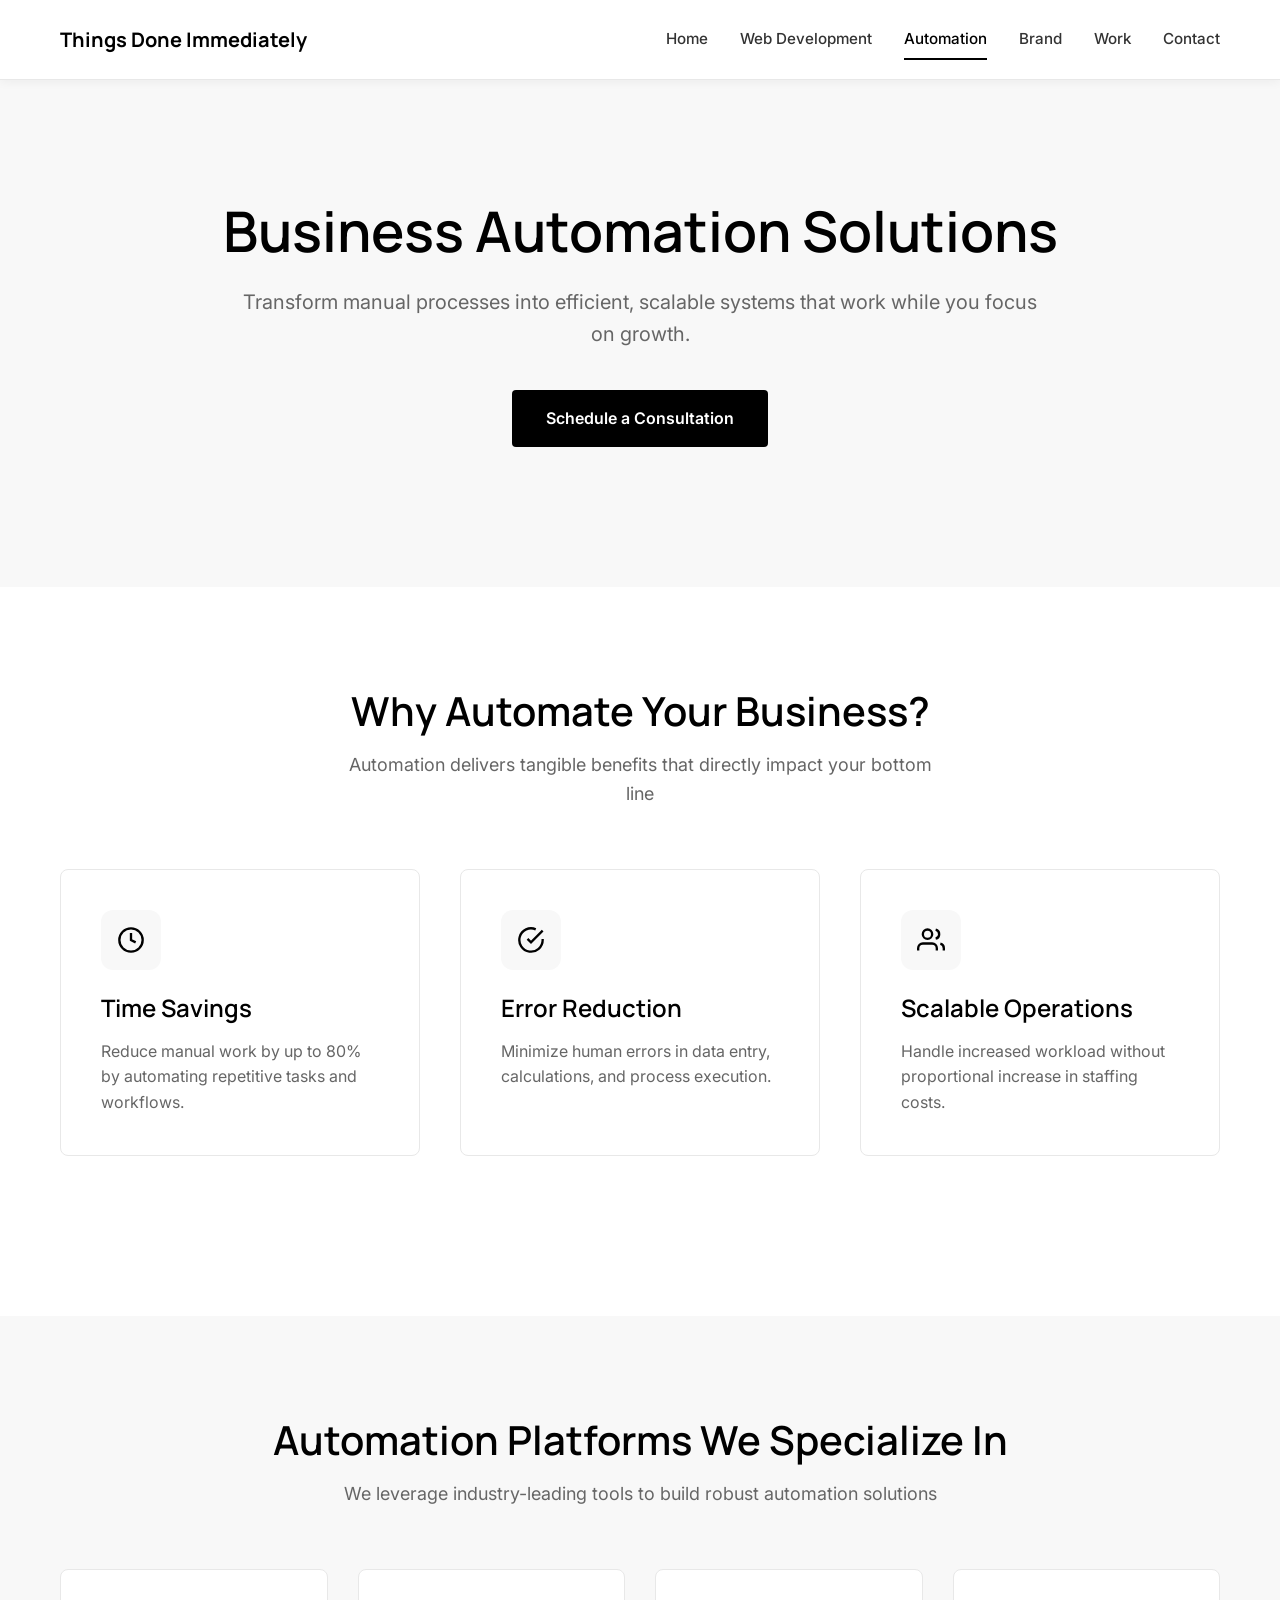
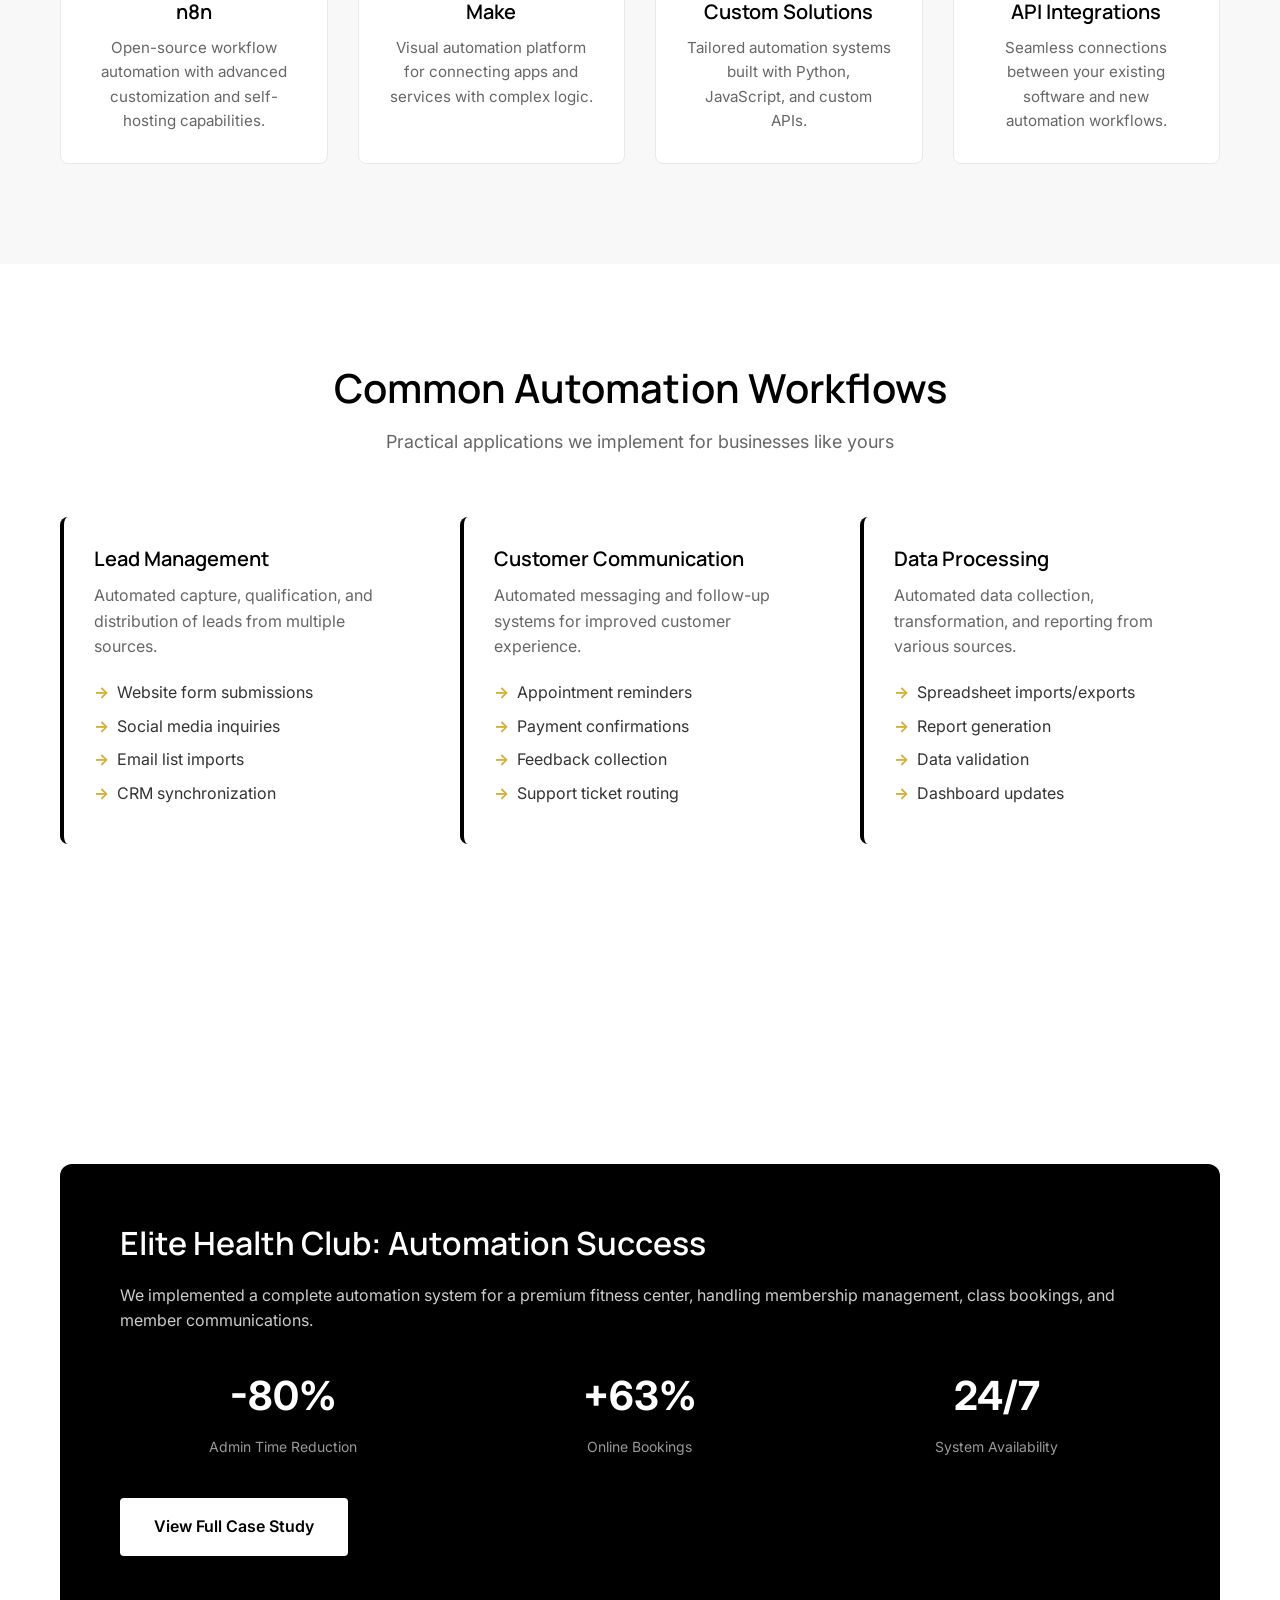
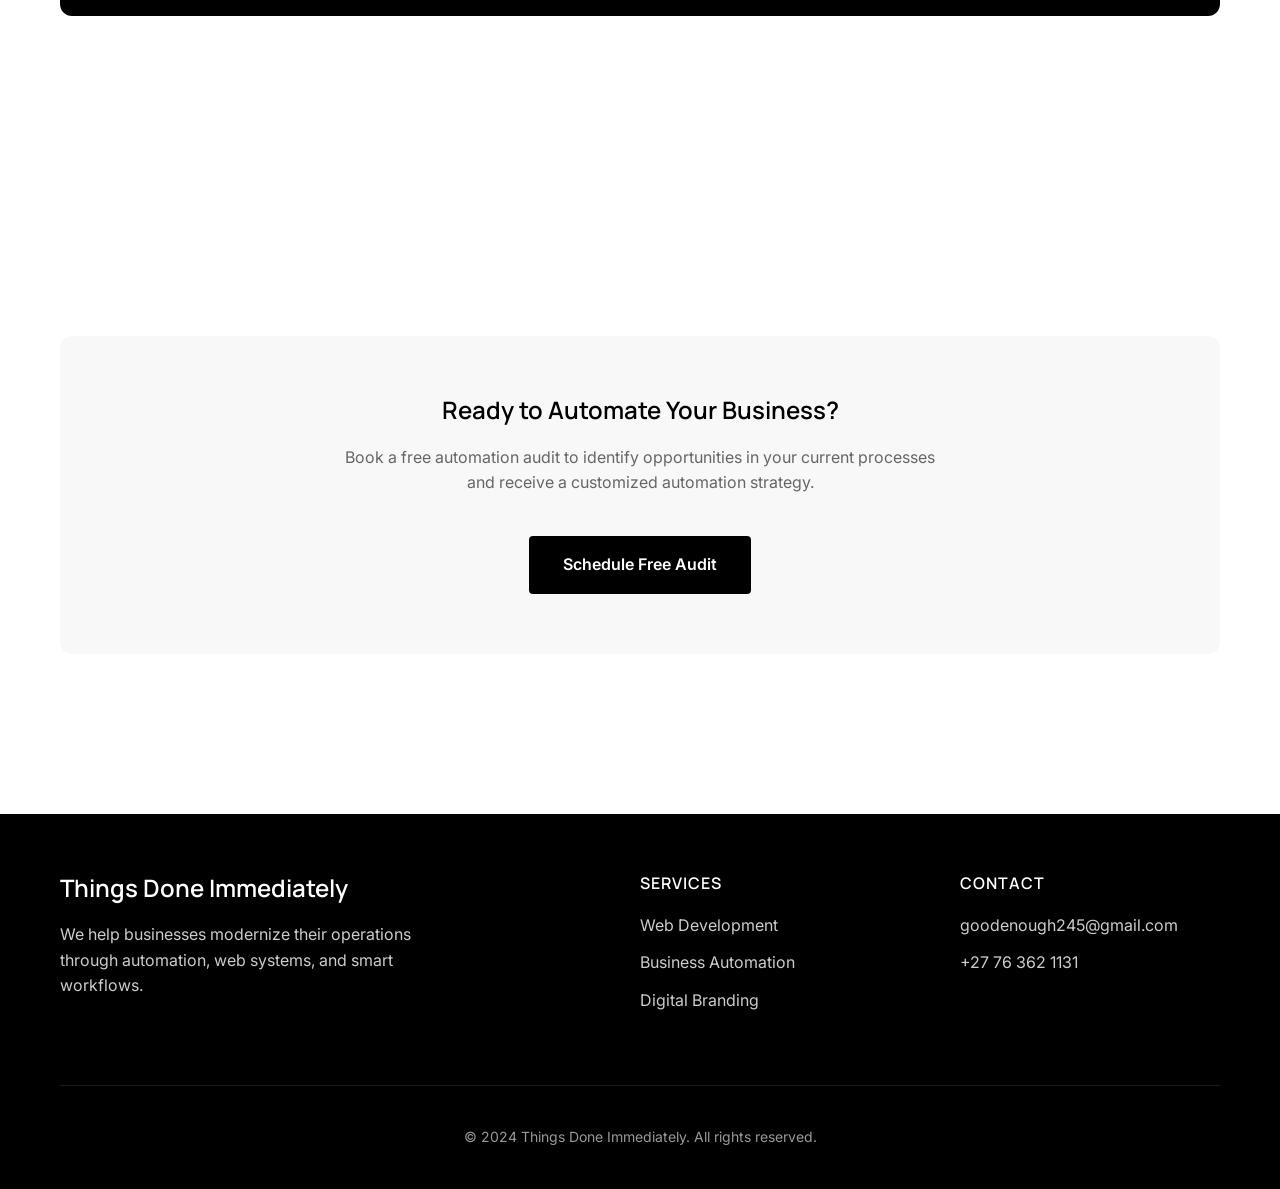
==== commit cf779fa8: "Correct navigation and footer links in automation.html" ====
--- a/automation.html
+++ b/automation.html
@@ -593,7 +593,7 @@
     </style>
 </head>
 <body>
-    <!-- Fixed Navigation -->
+     <!-- Fixed Navigation - CORRECTED -->
     <nav class="nav-main">
         <div class="nav-container">
             <a href="index.html" class="nav-brand">Things Done Immediately</a>
@@ -608,7 +608,8 @@
                 <a href="index.html" class="nav-link">Home</a>
                 <a href="web-development.html" class="nav-link">Web Development</a>
                 <a href="automation.html" class="nav-link active">Automation</a>
-                <a href="testimonials.html" class="nav-link">Work</a>
+                <a href="brand.html" class="nav-link">Brand</a>
+                <a href="work.html" class="nav-link">Work</a>
                 <a href="contact.html" class="nav-link">Contact</a>
             </div>
         </div>
@@ -775,7 +776,7 @@
                         </div>
                     </div>
                     
-                    <a href="testimonials.html" class="btn" style="background: var(--white); color: var(--black);">View Full Case Study</a>
+                    <a href="work.html" class="btn" style="background: var(--white); color: var(--black);">View Full Case Study</a>
                 </div>
             </div>
         </div>
@@ -795,7 +796,7 @@
         </div>
     </section>
 
-    <!-- Footer -->
+       <!-- Footer - CORRECTED -->
     <footer class="footer">
         <div class="container">
             <div class="footer-content">
@@ -809,7 +810,7 @@
                     <ul>
                         <li><a href="web-development.html">Web Development</a></li>
                         <li><a href="automation.html">Business Automation</a></li>
-                        <li><a href="branding.html">Digital Branding</a></li>
+                        <li><a href="brand.html">Digital Branding</a></li>
                     </ul>
                 </div>
                 
